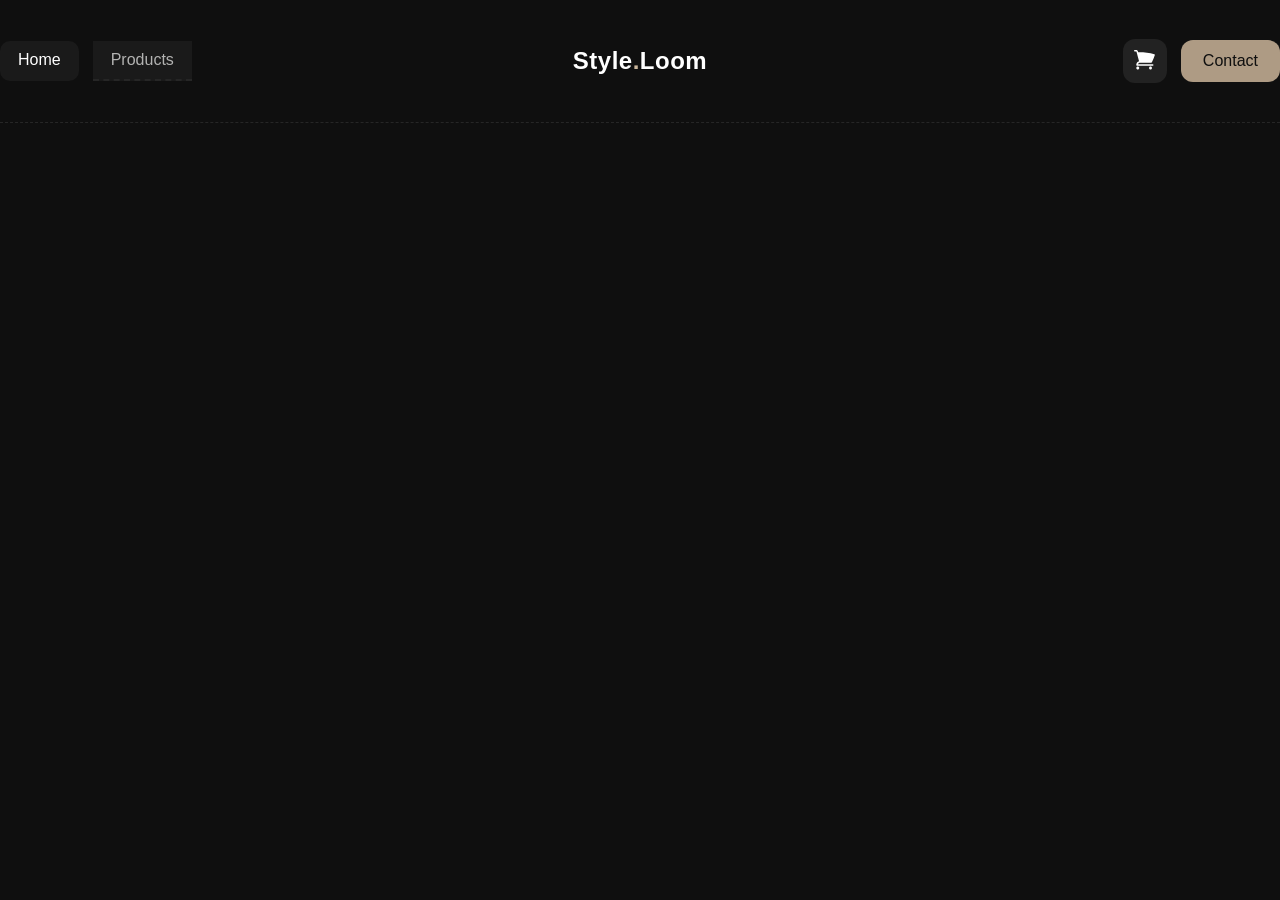
==== feature-home-page/index.html @ 0eb63211 "header: add new" ====
<!doctype html>
<html lang="vi">
<head>
    <meta charset="UTF-8">
    <meta name="viewport"
          content="width=device-width, user-scalable=no, initial-scale=1.0, maximum-scale=1.0, minimum-scale=1.0">
    <meta http-equiv="X-UA-Compatible" content="ie=edge">
    <title>feature-home-page</title>
    <link rel="stylesheet" href="css/style.css">
    <link rel="stylesheet" href="css/header.css">
</head>
<body>


<header class="header">
    <div class="header-left">
        <a href="#" class="nav-item active">Home</a>
        <a href="#" class="nav-item products">Products</a>
    </div>

    <div class="header-center">
        <span class="logo">Style<span>.</span>Loom</span>
    </div>

    <div class="header-right">
        <button class="cart-btn">
            <img class="fa-cart-shopping" src="image/xeday.svg" alt="icon">
        </button>
        <a href="#" class="contact-btn">Contact</a>
    </div>
</header>

</body>
</html>



</body>
</html>
---- feature-home-page/css/style.css ----
* {
    margin: 0;
    padding: 0;
    box-sizing: border-box;
    font-family: "Inter", sans-serif;
}

body {
    background: #0F0F0F;
}
---- feature-home-page/css/header.css ----
.header {
    height: 123px;
    left: 162px;
    padding-top: 30px;
    padding-bottom: 30px;
    display: flex;
    align-items: center;
    justify-content: space-between;
    border-bottom: 1px dashed #262626;
}

.header-left {
    display: flex;
    gap: 14px;
}

.nav-item {
    padding: 10px 18px;
    color: #B3B3B2;
    text-decoration: none;
    background: #1A1A1A;
    transition: all 0.3s ease;
}

.nav-item:hover {
    color: #fff;
    background: rgba(255,255,255,0.12);
}

.nav-item.active {
    color: #FFFFFF;
    background: #1A1A1A;
    border-radius: 10px;
}
.nav-item.products {
    border-bottom: 2px dashed #262626;
}


.header-center {
    position: absolute;
    left: 50%;
    transform: translateX(-50%);
}

.logo {
    font-size: 24px;
    font-weight: 600;
    color: #fff;
    letter-spacing: 0.5px;
}

.logo span {
    color: #cbb79c;
}


.header-right {
    display: flex;
    align-items: center;
    gap: 14px;
}

.cart-btn {
    width: 44px;
    height: 44px;
    border-radius: 12px;
    border: none;
    background: rgba(255,255,255,0.08);
    color: #fff;
    cursor: pointer;
    transition: 0.3s;
}

.cart-btn:hover {
    background: #1A1A1A;
}

.contact-btn {
    padding: 12px 22px;
    border-radius: 12px;
    background: #AE9B84;
    color: #0F0F0F;
    text-decoration: none;
    font-weight: 500;
    transition: 0.3s;
}

.contact-btn:hover {
    background: #e0d0b5;
}
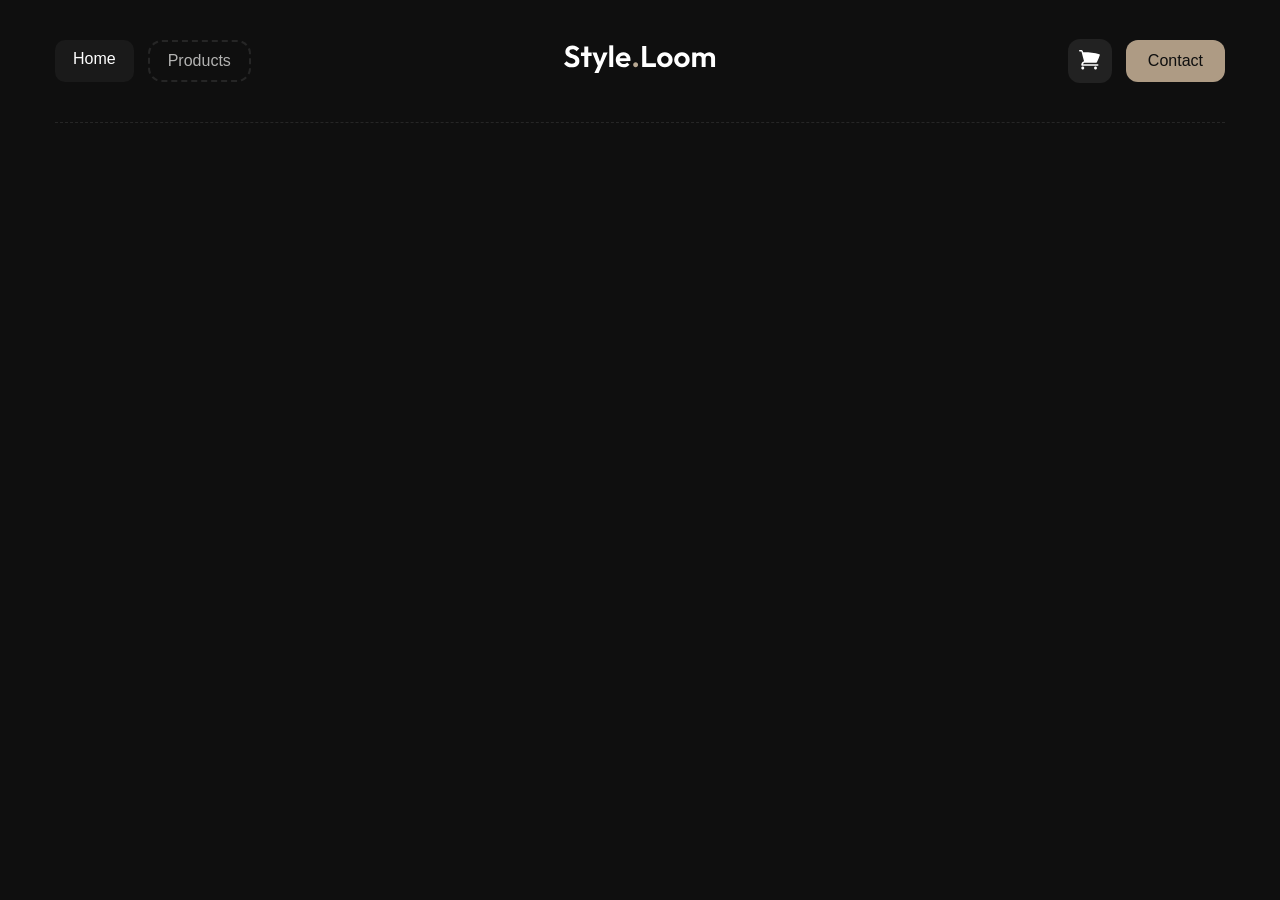
==== commit 932ae715: "huhu" ====
--- a/feature-home-page/index.html
+++ b/feature-home-page/index.html
@@ -12,14 +12,16 @@
 <body>
 
 
-<header class="header">
+<header class="header container">
     <div class="header-left">
         <a href="#" class="nav-item active">Home</a>
         <a href="#" class="nav-item products">Products</a>
     </div>
 
     <div class="header-center">
-        <span class="logo">Style<span>.</span>Loom</span>
+        <a href="#">
+            <img class="logo" src="image/Logo.svg" alt="logo">
+        </a>
     </div>
 
     <div class="header-right">
--- a/feature-home-page/css/style.css
+++ b/feature-home-page/css/style.css
@@ -7,4 +7,9 @@
 
 body {
     background: #0F0F0F;
+}
+
+.container {
+    max-width: 1170px;
+    margin: auto;
 }
--- a/feature-home-page/css/header.css
+++ b/feature-home-page/css/header.css
@@ -18,7 +18,6 @@
     padding: 10px 18px;
     color: #B3B3B2;
     text-decoration: none;
-    background: #1A1A1A;
     transition: all 0.3s ease;
 }
 
@@ -33,7 +32,8 @@
     border-radius: 10px;
 }
 .nav-item.products {
-    border-bottom: 2px dashed #262626;
+    border: 2px dashed #262626;
+    border-radius: 14px;
 }
 
 
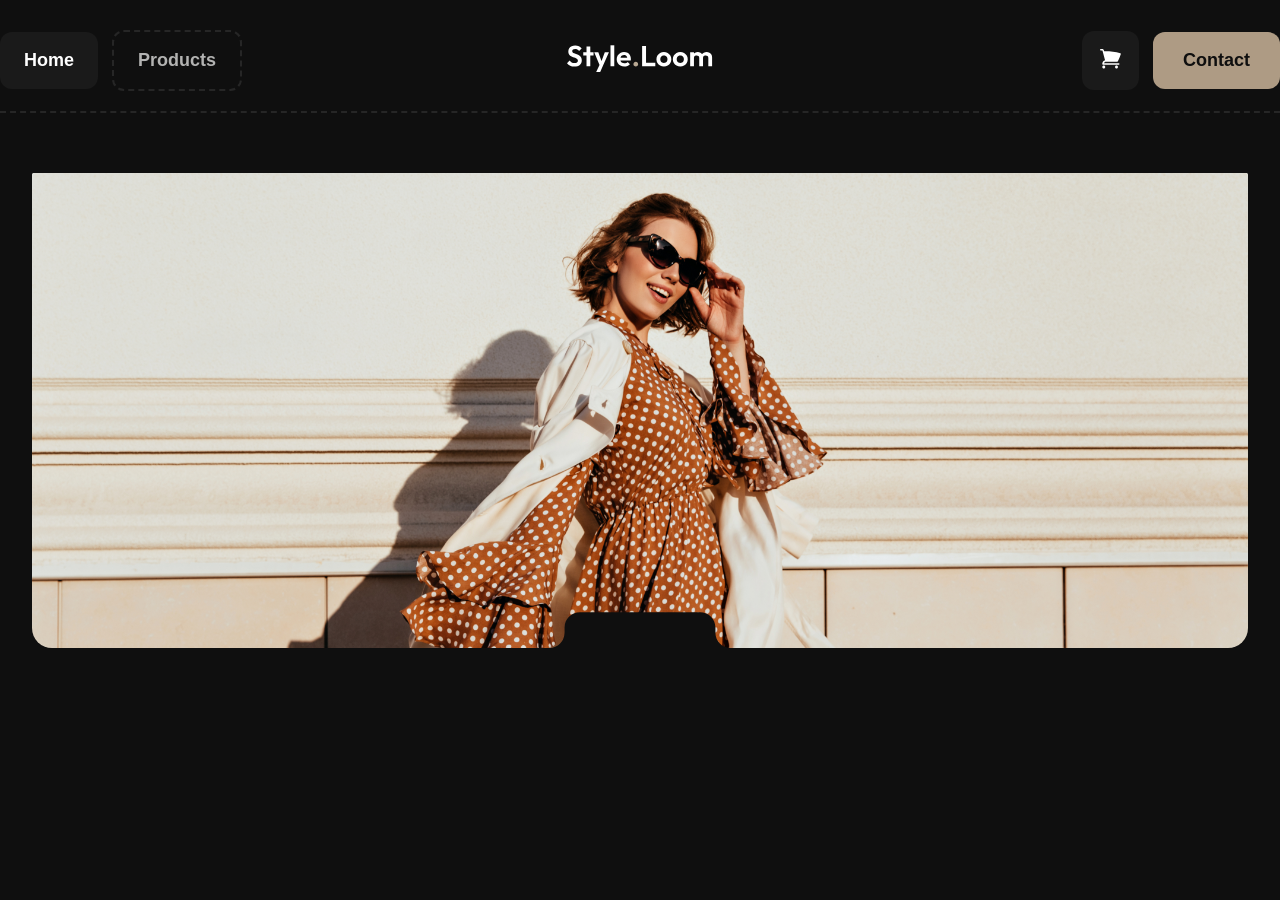
==== commit 26eca586: "huuhuu" ====
--- a/feature-home-page/index.html
+++ b/feature-home-page/index.html
@@ -1,41 +1,72 @@
-<!doctype html>
+<!DOCTYPE html>
 <html lang="vi">
 <head>
     <meta charset="UTF-8">
-    <meta name="viewport"
-          content="width=device-width, user-scalable=no, initial-scale=1.0, maximum-scale=1.0, minimum-scale=1.0">
-    <meta http-equiv="X-UA-Compatible" content="ie=edge">
-    <title>feature-home-page</title>
+    <meta name="viewport" content="width=device-width, initial-scale=1.0">
+    <title>Style.Loom Premium Header</title>
+    <link rel="preconnect" href="https://fonts.googleapis.com">
+    <link rel="preconnect" href="https://fonts.gstatic.com" crossorigin>
+    <link href="https://fonts.googleapis.com/css2?family=Be+Vietnam+Pro:ital,wght@0,100;0,200;0,300;0,400;0,500;0,600;0,700;0,800;0,900;1,100;1,200;1,300;1,400;1,500;1,600;1,700;1,800;1,900&family=Roboto+Mono:ital,wght@0,100..700;1,100..700&display=swap" rel="stylesheet">
     <link rel="stylesheet" href="css/style.css">
     <link rel="stylesheet" href="css/header.css">
+    <link rel="stylesheet" href="css/desktop.css">
 </head>
 <body>
 
+<header class="header">
+    <input type="checkbox" id="menu-toggle" class="menu-checkbox">
 
-<header class="header container">
-    <div class="header-left">
-        <a href="#" class="nav-item active">Home</a>
-        <a href="#" class="nav-item products">Products</a>
-    </div>
+    <div class="header-outer">
+        <div class="decor-side decor-left">
+            <div class="line-h-short"></div>
+            <div class="line-v"></div>
+        </div>
 
-    <div class="header-center">
-        <a href="#">
-            <img class="logo" src="image/Logo.svg" alt="logo">
-        </a>
-    </div>
+        <nav class="nav-main">
+            <div class="nav-content">
+                <div class="nav-group-left">
+                    <a href="#" class="btn-item active"><b>Home</b></a>
+                    <a href="#" class="btn-item btn-dashed"><b>Products</b></a>
+                </div>
 
-    <div class="header-right">
-        <button class="cart-btn">
-            <img class="fa-cart-shopping" src="image/xeday.svg" alt="icon">
-        </button>
-        <a href="#" class="contact-btn">Contact</a>
+                <a href="#" class="logo">
+                    <img src="image/Logo.svg" alt="logo">
+                </a>
+
+                <div class="nav-group-right">
+                    <button class="btn-cart">
+                        <img src="image/xeday.svg" alt="cart">
+                    </button>
+                    <a href="#" class="btn-contact"><b>Contact</b></a>
+                </div>
+
+                <label for="menu-toggle" class="mobile-toggle">
+                    <img src="image/menu.svg" alt="menu">
+                </label>
+            </div>
+            <div class="nav-bottom-line"></div>
+        </nav>
+
+        <div class="decor-side decor-right">
+            <div class="line-v"></div>
+            <div class="line-h-short"></div>
+        </div>
+        <div class="mobile-dropdown">
+          <div class="mobile-dropdown-content">
+            <a href="#">Home</a>
+            <a href="#">Products</a>
+            <a href="#">Contact</a>
+          </div>
+        </div>
     </div>
 </header>
 
-</body>
-</html>
 
 
-
+<main>
+    <section class="desktop-section container">
+        <img class="main1" src="image/main1.svg" alt="main1">
+    </section>
+</main>
 </body>
 </html>
--- a/feature-home-page/css/style.css
+++ b/feature-home-page/css/style.css
@@ -1,15 +1,15 @@
 * {
-    margin: 0;
-    padding: 0;
-    box-sizing: border-box;
-    font-family: "Inter", sans-serif;
+    margin: 0; padding: 0; box-sizing: border-box;
 }
 
 body {
-    background: #0F0F0F;
+    background-color: #0F0F0F;
+    font-family: 'Poppins', sans-serif;
+    color: #FFFFFF;
 }
 
 .container {
-    max-width: 1170px;
-    margin: auto;
+    max-width: 1596px;
+    margin: 0 auto;
+    width: 95%;
 }
--- a/feature-home-page/css/header.css
+++ b/feature-home-page/css/header.css
@@ -1,91 +1,213 @@
+/* --- HEADER --- */
 .header {
-    height: 123px;
-    left: 162px;
+    width: 100%;
+    position: sticky;
+    top: 0;
+    z-index: 999;
+    background-color: #0F0F0F;
     padding-top: 30px;
-    padding-bottom: 30px;
+}
+
+.header-outer {
+    display: flex;
+    justify-content: center; /* Căn giua man hinh */
+    align-items: flex-end;
+    position: relative;
+    width: 100%;
+}
+
+.decor-side {
+    position: absolute;
+    bottom: 0;
+    display: flex;
+    align-items: flex-end;
+}
+
+.decor-left {
+    left: 62px;
+}
+
+.decor-right {
+    right: 62px;
+}
+
+.decor-left .line-h-short {
+    width: 40px;
+    border-bottom: 2px dashed #262626;
+   margin-right: 15px;
+}
+
+.decor-right .line-h-short {
+    width: 40px;
+    border-bottom: 2px dashed #262626;
+    margin-left: 15px;
+}
+
+.line-v {
+    height: 35px;
+    border-left: 2px dashed #262626;
+    margin-bottom: 30px;
+}
+
+/*Khoang ho*/
+.decor-left .line-v {
+    margin-left: 15px;
+}
+.decor-right .line-v {
+    margin-right: 15px;
+}
+
+
+.nav-main {
+    width: 1596px;
+    display: flex;
+    flex-direction: column;
+    gap: 20px;
+}
+
+.nav-content {
     display: flex;
     align-items: center;
     justify-content: space-between;
-    border-bottom: 1px dashed #262626;
-}
-
-.header-left {
-    display: flex;
-    gap: 14px;
-}
-
-.nav-item {
-    padding: 10px 18px;
-    color: #B3B3B2;
-    text-decoration: none;
-    transition: all 0.3s ease;
-}
-
-.nav-item:hover {
-    color: #fff;
-    background: rgba(255,255,255,0.12);
-}
-
-.nav-item.active {
-    color: #FFFFFF;
-    background: #1A1A1A;
-    border-radius: 10px;
-}
-.nav-item.products {
-    border: 2px dashed #262626;
-    border-radius: 14px;
-}
-
-
-.header-center {
-    position: absolute;
-    left: 50%;
-    transform: translateX(-50%);
-}
-
-.logo {
-    font-size: 24px;
-    font-weight: 600;
-    color: #fff;
-    letter-spacing: 0.5px;
-}
-
-.logo span {
-    color: #cbb79c;
-}
-
-
-.header-right {
+}
+
+.nav-group-left, .nav-group-right {
     display: flex;
     align-items: center;
     gap: 14px;
-}
-
-.cart-btn {
-    width: 44px;
-    height: 44px;
-    border-radius: 12px;
-    border: none;
-    background: rgba(255,255,255,0.08);
-    color: #fff;
-    cursor: pointer;
-    transition: 0.3s;
-}
-
-.cart-btn:hover {
+    flex: 1;
+}
+.nav-group-right {
+    justify-content: flex-end;
+}
+
+.nav-bottom-line {
+    width: 100%;
+    border-bottom: 2px dashed #262626;
+}
+
+
+.logo img {
+    height: 28px;
+}
+
+.btn-item {
+    text-decoration: none;
+    font-size: 18px;
+    padding: 18px 24px;
+}
+
+.btn-item.active {
     background: #1A1A1A;
-}
-
-.contact-btn {
-    padding: 12px 22px;
-    border-radius: 12px;
+    color: #FFFFFF;
+    border-radius: 12px;
+}
+
+.btn-item.btn-dashed {
+    border: 2px dashed #262626;
+    border-radius: 12px;
+    color: #B3B3B2;
+}
+
+.btn-contact {
     background: #AE9B84;
     color: #0F0F0F;
+    padding: 18px 30px;
+    border-radius: 12px;
     text-decoration: none;
-    font-weight: 500;
-    transition: 0.3s;
-}
-
-.contact-btn:hover {
-    background: #e0d0b5;
-}+    font-weight: 700;
+    font-size: 18px;
+}
+
+.btn-cart {
+    background: #1A1A1A;
+    border: none;
+    padding: 18px;
+    border-radius: 12px;
+    gap: 10px;
+}
+
+.menu-checkbox {
+    display: none;
+}
+
+.mobile-toggle {
+    display: none;
+    width: 56px;
+    height: 56px;
+    border-radius: 10px;
+    flex-direction: column;
+    justify-content: center;
+    align-items: flex-end;
+    padding: 14px;
+    gap: 10px;
+}
+
+.mobile-toggle img {
+    display: block;
+    height: auto;
+}
+
+.mobile-dropdown {
+    display: none;
+    flex-direction: column;
+    overflow: hidden;
+    background: #1A1A1A;
+    transition: all 0.4s ease-in-out;
+    width: 100%;
+    position: absolute;
+    top: 100%;
+    left: 0;
+    z-index: 10;
+}
+
+.mobile-dropdown-content {
+    display: flex;
+    flex-direction: column;
+    padding: 0 20px;
+}
+
+.mobile-dropdown-content a {
+    color: #FFFFFF;
+    text-decoration: none;
+    padding: 18px 0;
+    border-bottom: 1px solid #262626;
+    font-size: 18px;
+}
+
+.mobile-toggle {
+    cursor: pointer;
+    display: none;
+    justify-content: center;
+    align-items: center;
+}
+
+@media (max-width: 1670px) {
+    .decor-side {
+        display: none;
+    }
+}
+
+@media (max-width: 768px) {
+    .nav-group-left,
+    .nav-group-right {
+        display: none;
+    }
+    .mobile-toggle {
+        display: flex;
+    }
+    .nav-main {
+        width: 95%;
+        padding: 0 16px;
+    }
+    .header-outer {
+        justify-content: space-between;
+    }
+
+    .menu-checkbox:checked ~ .header-outer .mobile-dropdown {
+        display: flex;
+        max-height: 500px;
+        padding-bottom: 20px;
+        border-bottom: 2px dashed #262626;
+    }
+}
--- a/feature-home-page/css/desktop.css
+++ b/feature-home-page/css/desktop.css
@@ -0,0 +1,8 @@
+.main1 {
+    padding-top: 60px;
+    max-width: 100%;
+    height: auto;
+    display: block;
+    border-radius: 20px;
+    margin: 0 auto;
+}
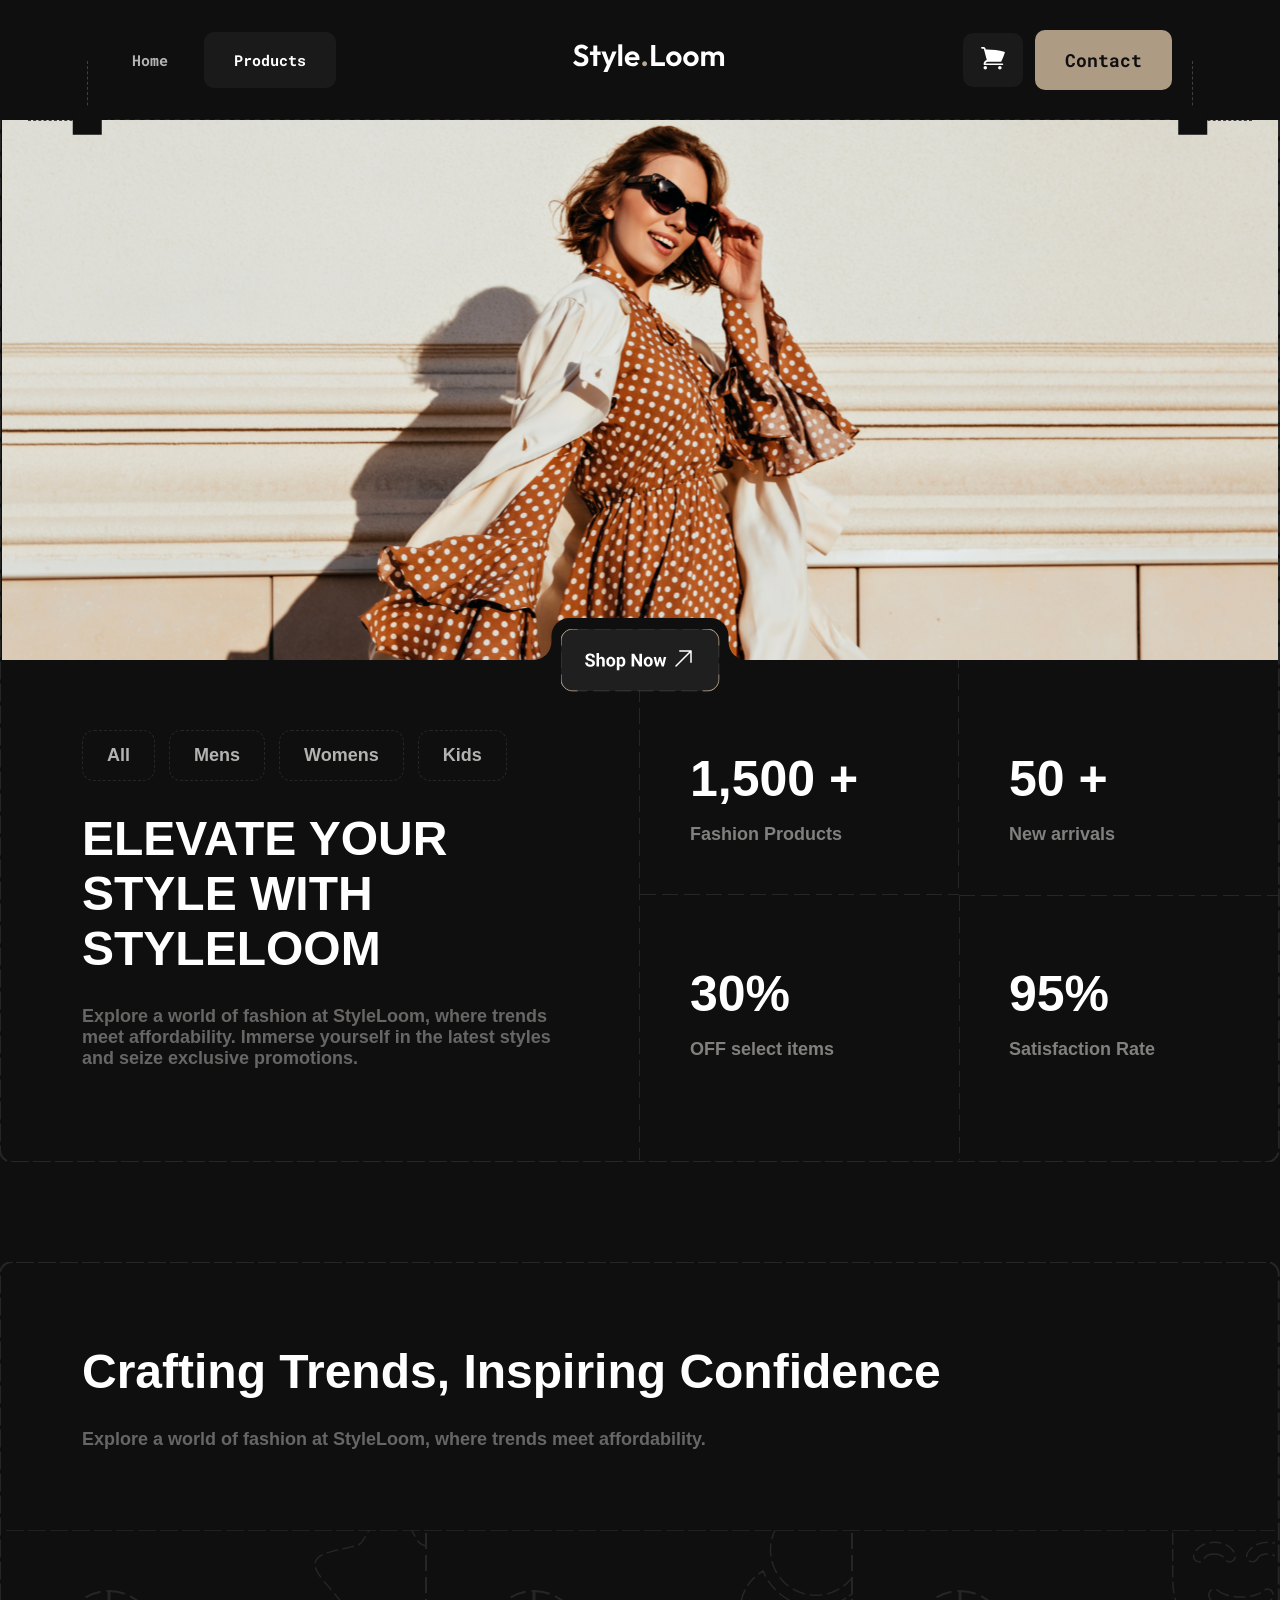
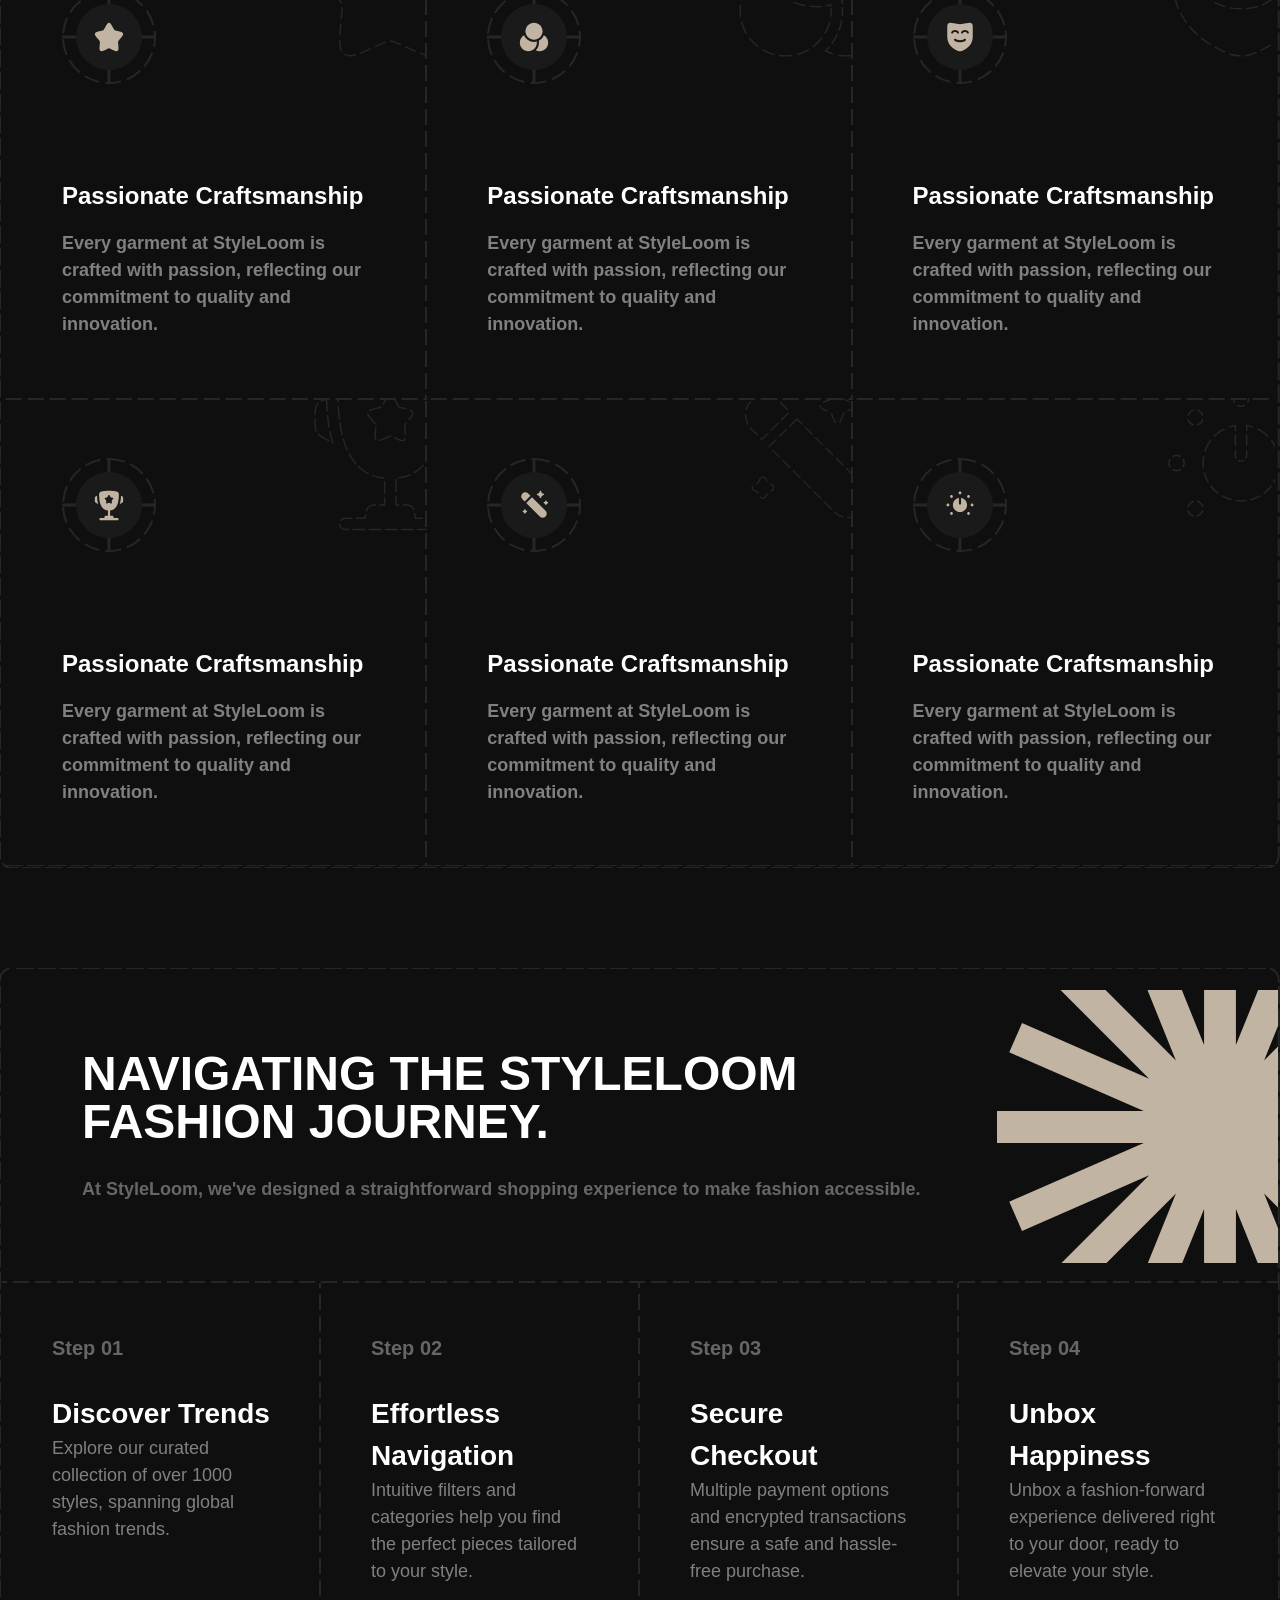
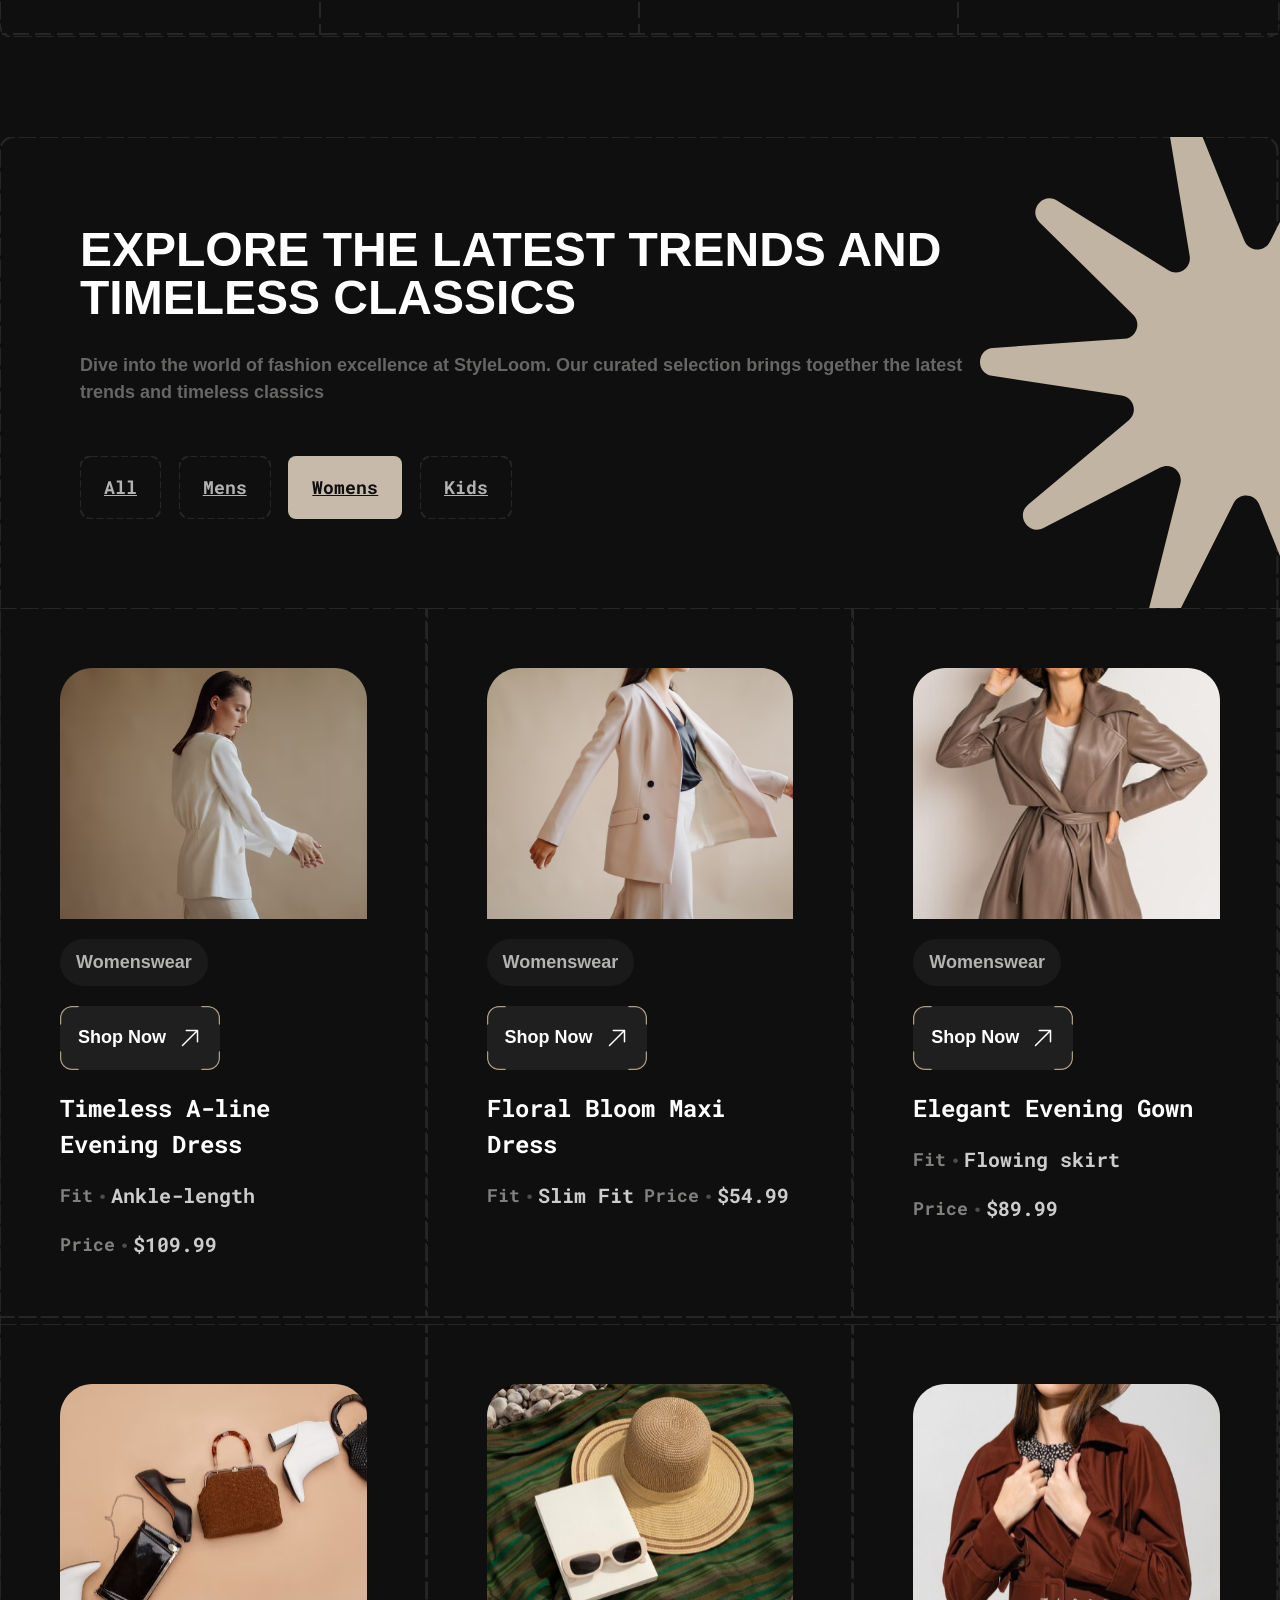
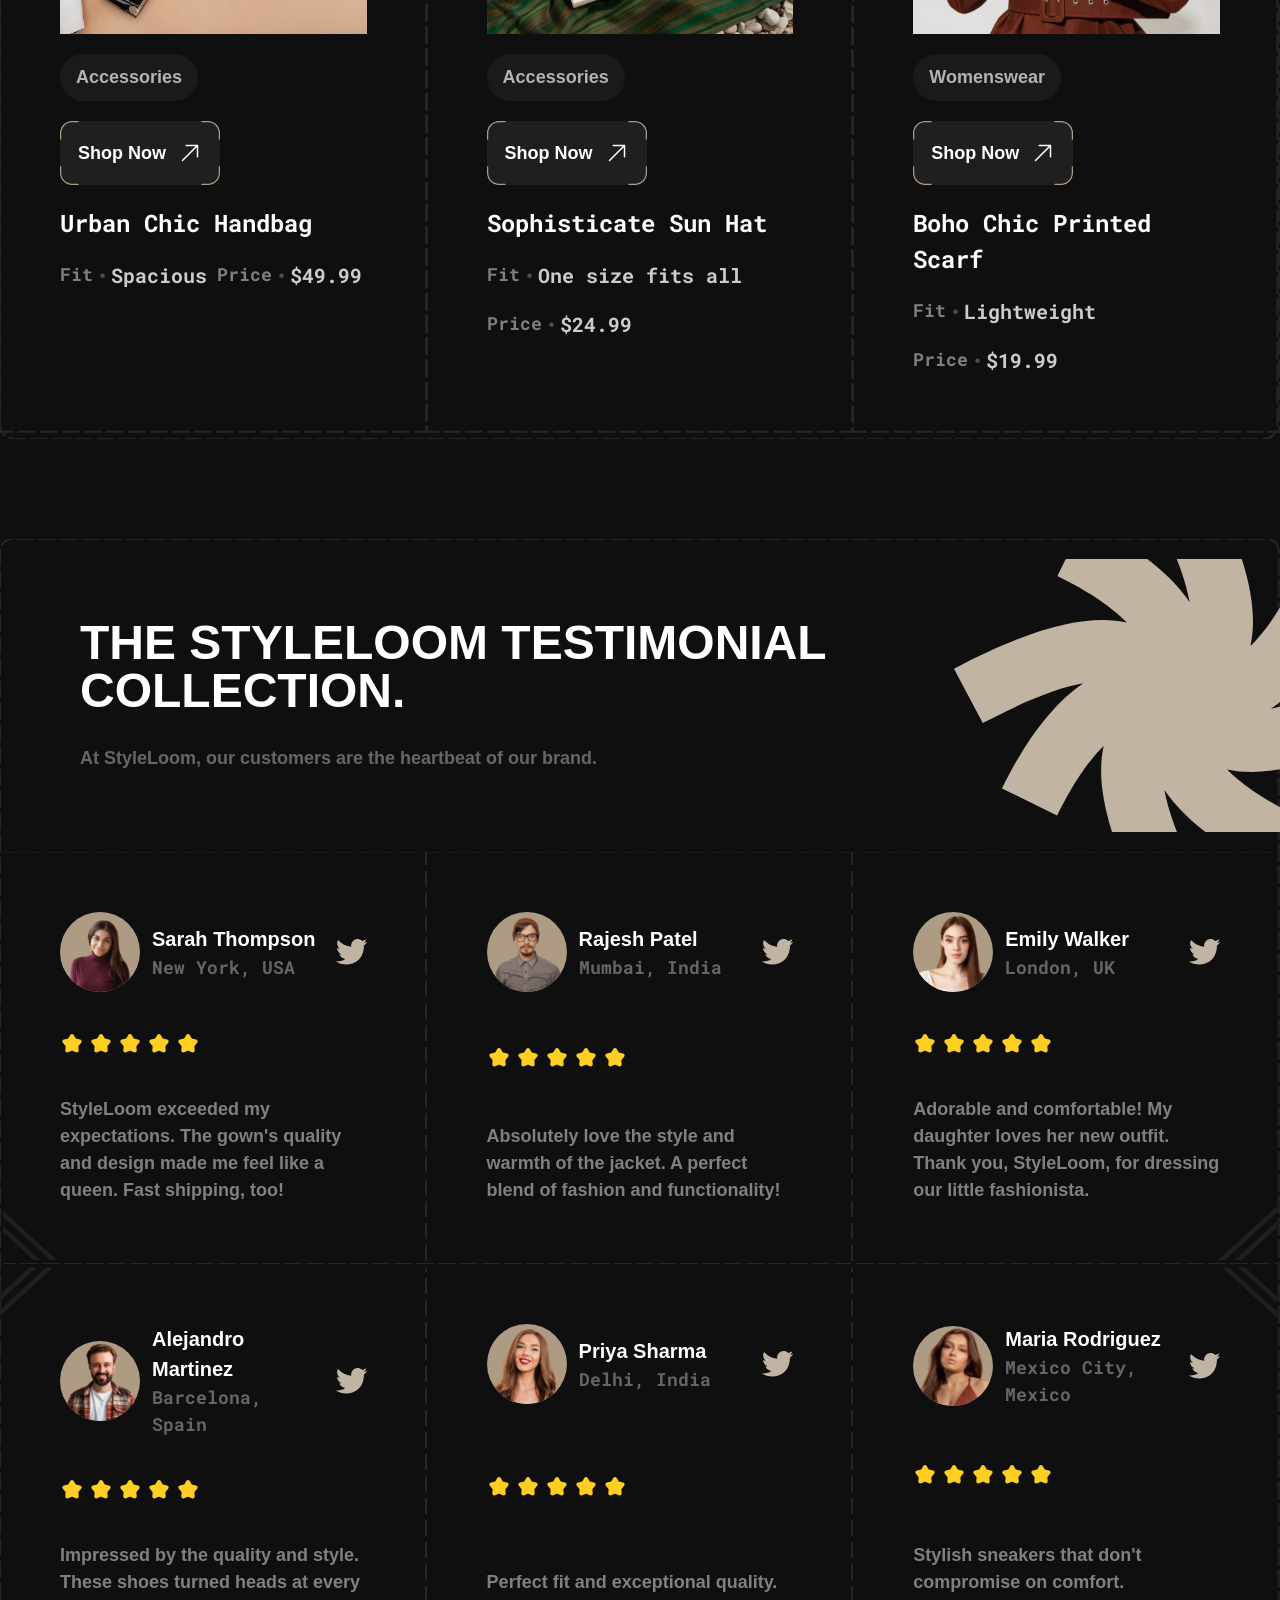
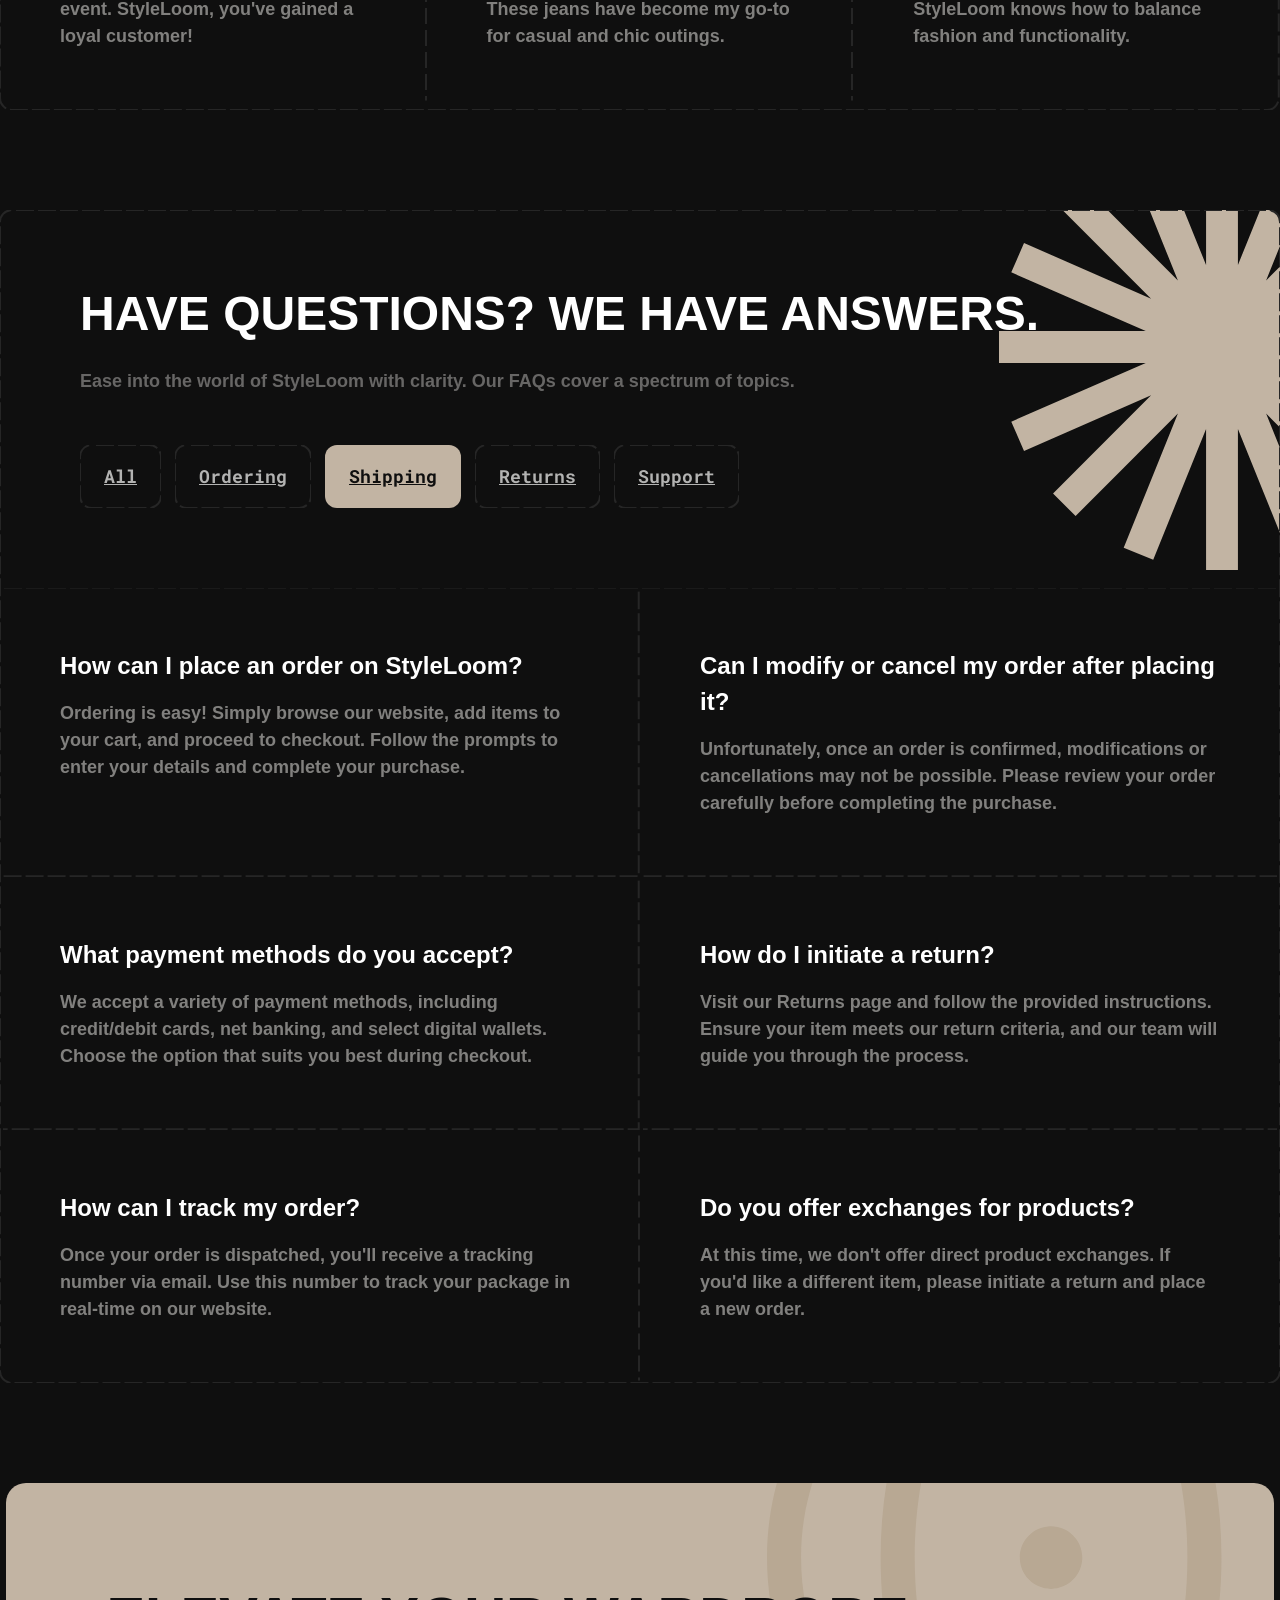
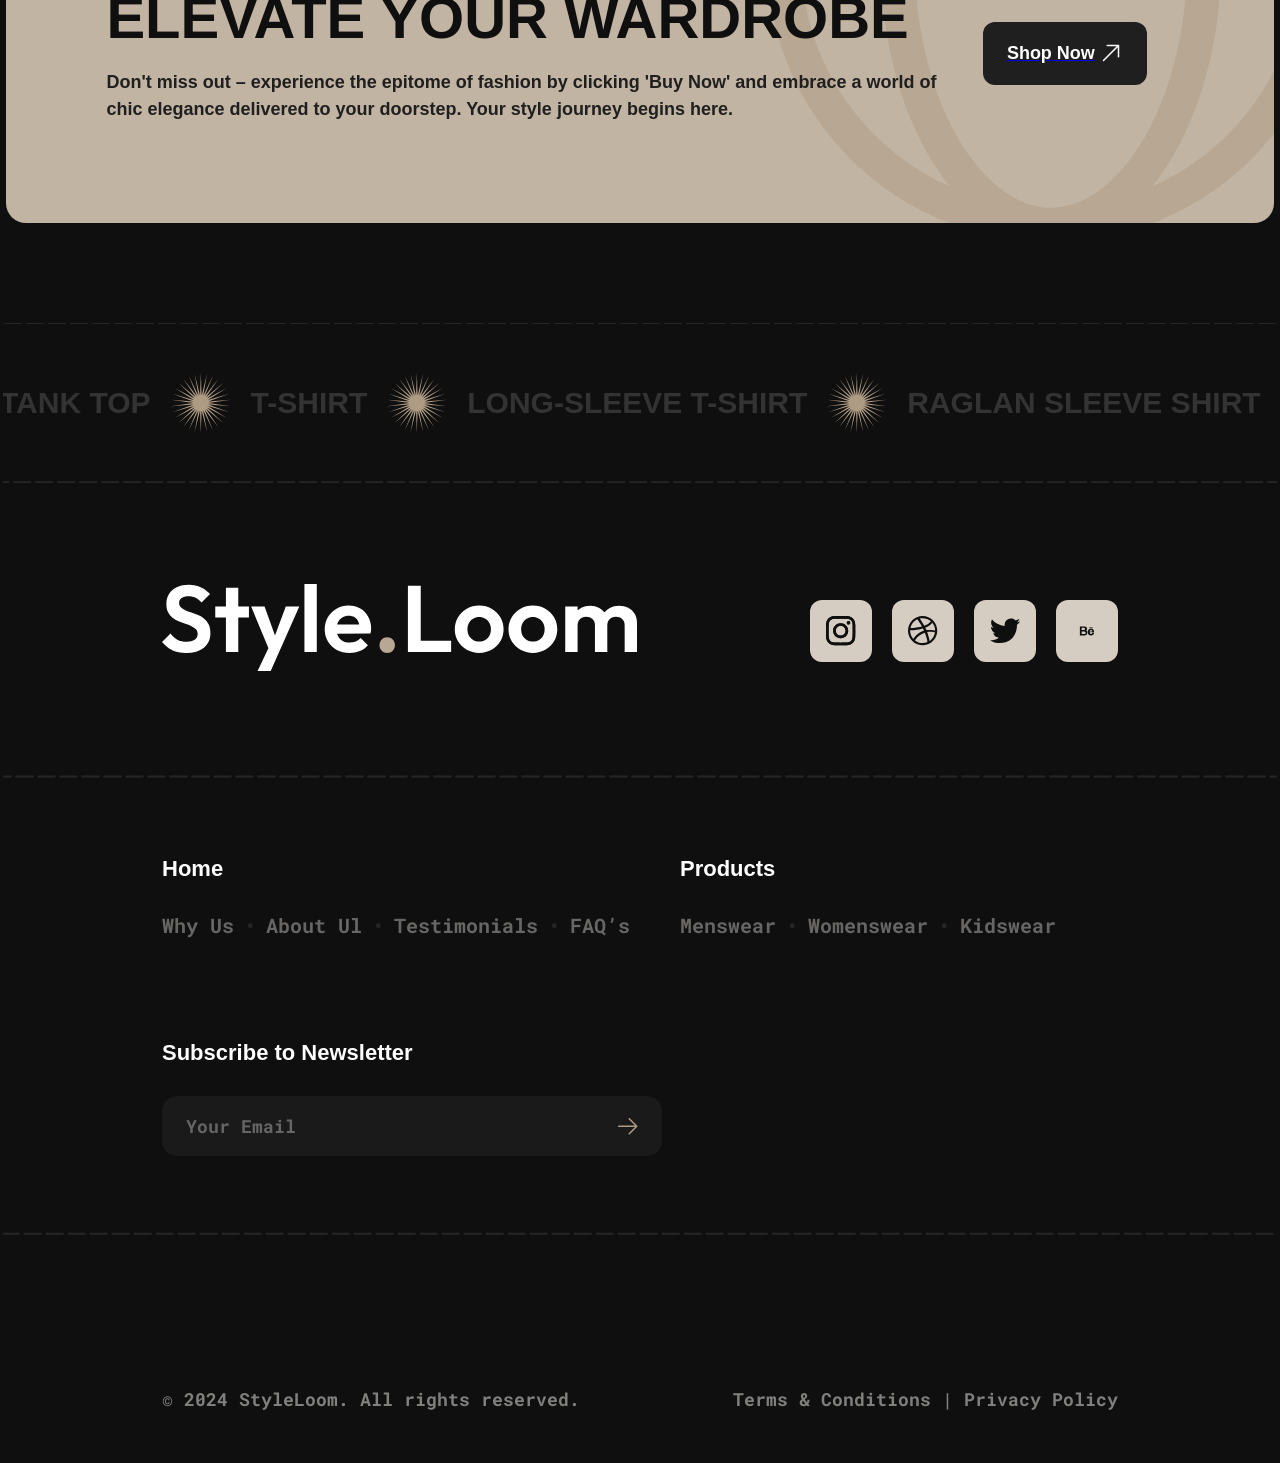
==== commit 33b4b870: "done" ====
--- a/feature-home-page/index.html
+++ b/feature-home-page/index.html
@@ -1,72 +1,922 @@
 <!DOCTYPE html>
 <html lang="vi">
 <head>
-    <meta charset="UTF-8">
-    <meta name="viewport" content="width=device-width, initial-scale=1.0">
-    <title>Style.Loom Premium Header</title>
     <link rel="preconnect" href="https://fonts.googleapis.com">
     <link rel="preconnect" href="https://fonts.gstatic.com" crossorigin>
-    <link href="https://fonts.googleapis.com/css2?family=Be+Vietnam+Pro:ital,wght@0,100;0,200;0,300;0,400;0,500;0,600;0,700;0,800;0,900;1,100;1,200;1,300;1,400;1,500;1,600;1,700;1,800;1,900&family=Roboto+Mono:ital,wght@0,100..700;1,100..700&display=swap" rel="stylesheet">
+    <link href="https://fonts.googleapis.com/css2?family=Be+Vietnam+Pro:ital,wght@0,100;0,200;0,300;0,400;0,500;0,600;0,700;0,800;0,900;1,100;1,200;1,300;1,400;1,500;1,600;1,700;1,800;1,900&family=Roboto+Mono:ital,wght@0,100..700;1,100..700&display=swap"
+          rel="stylesheet">
+    <meta charset="UTF-8">
+    <meta content="width=device-width, initial-scale=1" name="viewport">
+    <title>feature-home-Page</title>
     <link rel="stylesheet" href="css/style.css">
     <link rel="stylesheet" href="css/header.css">
-    <link rel="stylesheet" href="css/desktop.css">
+    <link rel="stylesheet" href="css/banner.css">
+    <link rel="stylesheet" href="css/styleloom.css">
+    <link rel="stylesheet" href="css/crafting.css">
+    <link rel="stylesheet" href="css/navigating.css">
+    <link rel="stylesheet" href="css/baner_elavate.css">
+    <link rel="stylesheet" href="css/elavate_list.css">
+    <link rel="stylesheet" href="css/Questions.css">
+    <link rel="stylesheet" href="css/elavate_bottom.css">
+    <link rel="stylesheet" href="css/sun.css">
+    <link rel="stylesheet" href="css/media.css">
+    <link rel="stylesheet" href="css/footer.css">
+    <link rel="stylesheet" href="css/dress.css">
+    <link rel="stylesheet" href="css/now-shop.css">
+
 </head>
 <body>
-
-<header class="header">
-    <input type="checkbox" id="menu-toggle" class="menu-checkbox">
-
-    <div class="header-outer">
-        <div class="decor-side decor-left">
-            <div class="line-h-short"></div>
-            <div class="line-v"></div>
-        </div>
-
-        <nav class="nav-main">
-            <div class="nav-content">
-                <div class="nav-group-left">
-                    <a href="#" class="btn-item active"><b>Home</b></a>
-                    <a href="#" class="btn-item btn-dashed"><b>Products</b></a>
-                </div>
-
-                <a href="#" class="logo">
-                    <img src="image/Logo.svg" alt="logo">
+<header>
+
+    <div class="Container-Header-Desktop">
+        <div class="header-Top">
+            <div class="corner-line left">
+                <span class="dot"></span>
+            </div>
+
+            <nav class="Category">
+                <a href="#" class="btn-home">Home</a>
+                <a href="#" class="btn-products">Products</a>
+            </nav>
+
+            <div class="Product-Title">
+                <a href="#"><img src="image/Logo.svg" alt="Logo"></a>
+            </div>
+
+            <div class="Contact-Details">
+                <a href="#" class="btn-cart">
+                    <img src="image/xeday.svg" alt="Cart Icon" width="24">
                 </a>
-
-                <div class="nav-group-right">
-                    <button class="btn-cart">
-                        <img src="image/xeday.svg" alt="cart">
-                    </button>
-                    <a href="#" class="btn-contact"><b>Contact</b></a>
-                </div>
-
-                <label for="menu-toggle" class="mobile-toggle">
-                    <img src="image/menu.svg" alt="menu">
-                </label>
-            </div>
-            <div class="nav-bottom-line"></div>
-        </nav>
-
-        <div class="decor-side decor-right">
-            <div class="line-v"></div>
-            <div class="line-h-short"></div>
-        </div>
-        <div class="mobile-dropdown">
-          <div class="mobile-dropdown-content">
+                <a href="#" class="btn-contact">Contact</a>
+            </div>
+
+            <div class="corner-line right">
+                <span class="dot"></span>
+            </div>
+        </div>
+    </div>
+
+    <input type="checkbox" id="Menu-Mobile" hidden>
+
+    <div class="Responsive-Mobile">
+        <a href="#"><img src="image/Logo.svg" alt="Logo"></a>
+        <label for="Menu-Mobile" class="Button-Mobile">
+            <img src="image/menu.svg" alt="Menu">
+        </label>
+    </div>
+
+    <label for="Menu-Mobile" class="Overlay"></label>
+
+    <div class="Container-List-Menu-Mobile">
+        <div class="Mobile-Top">
+            <img src="image/Logo.svg" alt="Logo" width="100">
+            <label for="Menu-Mobile" class="Times">&times;</label>
+        </div>
+        <nav class="List-Menu-Mobile">
             <a href="#">Home</a>
             <a href="#">Products</a>
+            <a href="#" class="mobile-cart-link">
+                <img src="image/xeday.svg" alt="Cart">
+            </a>
             <a href="#">Contact</a>
-          </div>
-        </div>
+        </nav>
     </div>
 </header>
 
-
-
 <main>
-    <section class="desktop-section container">
-        <img class="main1" src="image/main1.svg" alt="main1">
-    </section>
+
+    <div class="main-container">
+       <div class="banner-wrapper">
+        <div class="banner">
+            <img src="image/main1.svg" alt="Banner">
+        </div>
+
+        <div class="btn-shop-now">
+            <img src="image/shownow.svg" alt="Shop Now">
+        </div>
+       </div>
+        <div class="content-grid">
+            <div class="section-left">
+                <div class="tags">
+                    <span>All</span>
+                    <span>Mens</span>
+                    <span>Womens</span>
+                    <span>Kids</span>
+                </div>
+                <h1>ELEVATE YOUR STYLE WITH STYLELOOM</h1>
+                <p>Explore a world of fashion at StyleLoom, where trends meet affordability.
+                    Immerse yourself in the latest styles and seize exclusive promotions.</p>
+            </div>
+
+            <div class="section-right">
+                <div class="stat-box_top star-box_top-sup">
+                    <h2>1,500 +</h2>
+                    <p>Fashion Products</p>
+                </div>
+                <div class="stat-box_top">
+                    <h2>50 +</h2>
+                    <p>New arrivals</p>
+                </div>
+                <div class="stat-box_botton">
+                    <h2>30%</h2>
+                    <p>OFF select items</p>
+                </div>
+                <div class="stat-box_botton stat-box_botton-sup">
+                    <h2>95%</h2>
+                    <p>Satisfaction Rate</p>
+                </div>
+            </div>
+        </div>
+    </div>
+
+
+<!--=====Crafting=====      -->
+
+    <div class="container-crafting">
+        <div class="crafting-title">
+            <h2>Crafting Trends, Inspiring Confidence</h2>
+            <p>Explore a world of fashion at StyleLoom, where trends meet affordability.</p>
+        </div>
+        <div class="crafting-board">
+                <div class="crafting-board-List-One">
+                    <div class="crafting-board-List-items Border-Right ">
+                        <div class="crafting-board-Customer">
+                            <div class="crafting-board-information-Customer">
+                                <div class="crafting-board-Location">
+                                    <img src="image/cra1.svg" alt="cra1">
+                                </div>
+                            </div>
+                                <img src="image/cra_left1.svg" alt="cra_left1">
+                        </div>
+                        <div class="crafting-board-Text-Customer">
+                            <h2>Passionate Craftsmanship</h2>
+                            <p>Every garment at StyleLoom is crafted with passion, reflecting our commitment to quality and innovation.</p>
+                        </div>
+                    </div>
+
+                    <div class="crafting-board-List-items Border-Right">
+                        <div class="crafting-board-Customer">
+                            <div class="crafting-board-information-Customer">
+                                <div class="crafting-board-Location">
+                                    <img src="image/craf2.svg" alt="craf2">
+                                </div>
+                            </div>
+                            <img src="image/cra_left2.svg" alt="cra_left2">
+                        </div>
+                        <div class="crafting-board-Text-Customer">
+                            <h2>Passionate Craftsmanship</h2>
+                            <p>Every garment at StyleLoom is crafted with passion, reflecting our commitment to quality and innovation.</p>
+                        </div>
+                    </div>
+
+                    <div class="crafting-board-List-items Border-Right">
+                        <div class="crafting-board-Customer">
+                            <div class="crafting-board-information-Customer">
+                                <div class="crafting-board-Location">
+                                    <img src="image/craf3.svg" alt="craf3">
+                                </div>
+                            </div>
+                            <img src="image/cra_left3.svg" alt="cra_left3">
+                        </div>
+                        <div class="crafting-board-Text-Customer">
+                            <h2>Passionate Craftsmanship</h2>
+                            <p>Every garment at StyleLoom is crafted with passion, reflecting our commitment to quality and innovation.</p>
+                        </div>
+                    </div>
+
+                    <div class="crafting-board-List-items Border-Right-Top">
+                        <div class="crafting-board-Customer">
+                            <div class="crafting-board-information-Customer">
+                                <div class="crafting-board-Location">
+                                    <img src="image/craf4.svg" alt="craf4">
+                                </div>
+                            </div>
+                            <img src="image/cra_left4.svg" alt="cra_left4">
+                        </div>
+                        <div class="crafting-board-Text-Customer">
+                            <h2>Passionate Craftsmanship</h2>
+                            <p>Every garment at StyleLoom is crafted with passion, reflecting our commitment to quality and innovation.</p>
+                        </div>
+                    </div>
+
+                    <div class="crafting-board-List-items Border-Right-Top">
+                        <div class="crafting-board-Customer">
+                            <div class="crafting-board-information-Customer">
+                                <div class="crafting-board-Location">
+                                    <img src="image/craf5.svg" alt="craf5">
+                                </div>
+                            </div>
+                            <img src="image/cra_left5.svg" alt="cra_left5">
+                        </div>
+                        <div class="crafting-board-Text-Customer">
+                            <h2>Passionate Craftsmanship</h2>
+                            <p>Every garment at StyleLoom is crafted with passion, reflecting our commitment to quality and innovation.</p>
+                        </div>
+                    </div>
+
+                    <div class="crafting-board-List-items Border-Right-Top">
+                        <div class="crafting-board-Customer">
+                            <div class="crafting-board-information-Customer">
+                                <div class="crafting-board-Location">
+                                    <img src="image/craf6.svg" alt="craf6">
+                                </div>
+                            </div>
+                            <img src="image/cra_left6.svg" alt="cra_left6">
+                        </div>
+                        <div class="crafting-board-Text-Customer">
+                            <h2>Passionate Craftsmanship</h2>
+                            <p>Every garment at StyleLoom is crafted with passion, reflecting our commitment to quality and innovation.</p>
+                        </div>
+                    </div>
+                    <a href="#" class="View-All">
+                        <span>View All</span>
+                        <img src="image/dow.svg" alt="Arrow Drop">
+                    </a>
+        </div>
+        </div>
+    </div>
+
+
+    <!--===========Navigating======-->
+         <div class="container-navigating">
+            <div class="navigating-top">
+               <div class="navigating-top-title">
+                <h2>Navigating the StyleLoom Fashion Journey.</h2>
+                <p>At StyleLoom, we've designed a straightforward shopping experience to make fashion accessible.</p>
+               </div>
+                <img src="image/navita.svg" alt="navita">
+            </div>
+            <div class="navigating-box">
+                    <div class="step-box Border-Right ">
+                        <p class="step-num">Step 01</p>
+                        <h3 class="step-title">Discover Trends</h3>
+                        <p class="step-desc">Explore our curated collection of over 1000 styles, spanning global fashion trends.</p>
+                    </div>
+
+                    <div class="step-box Border-Right ">
+                        <p class="step-num">Step 02</p>
+                        <h3 class="step-title">Effortless Navigation</h3>
+                        <p class="step-desc">Intuitive filters and categories help you find the perfect pieces tailored to your style.</p>
+                    </div>
+
+                    <div class="step-box Border-Right ">
+                        <p class="step-num">Step 03</p>
+                        <h3 class="step-title">Secure Checkout</h3>
+                        <p class="step-desc">Multiple payment options and encrypted transactions ensure a safe and hassle-free purchase.</p>
+                    </div>
+
+                    <div class="step-box">
+                        <p class="step-num">Step 04</p>
+                        <h3 class="step-title">Unbox Happiness</h3>
+                        <p class="step-desc">Unbox a fashion-forward experience delivered right to your door, ready to elevate your style.</p>
+                    </div>
+            </div>
+
+         </div>
+
+
+
+<!--======Elevate====        -->
+
+    <div class="border">
+        <div class="Banner">
+            <div class="Container-Banner">
+                <div class="Banner-Title">
+                    <h1>Explore the Latest Trends and Timeless Classics</h1>
+                    <p>Dive into the world of fashion excellence at StyleLoom. Our curated selection brings together the
+                        latest trends and timeless classics</p>
+
+                </div>
+
+                <div class="Banner-Title-Mobile">
+                    <h1>Explore the Latest Trends and Timeless Classics</h1>
+                    <p>Dive into the world of fashion excellence at StyleLoom.</p>
+
+                </div>
+
+                <div class="Products--List">
+                    <a href="#">All</a>
+                    <a href="#">Mens</a>
+                    <a href="#">Womens</a>
+                    <a href="#">Kids</a>
+                </div>
+            </div>
+            <div class="Banner-Image">
+                <img src="image/saobien.svg" alt="Banner Image">
+            </div>
+        </div>
+
+
+
+        <div class="Dress-Collection-Container-List">
+
+            <!-- Item 1 -->
+            <div class="Dress-Collection-List Border-Right">
+                <div class="Dress-Collection-List-items">
+                    <img src="image/ela1.svg" alt="Dress Collection 1">
+                    <div class="Container-Title-Dress-Collection">
+                        <div class="Dress-Collection-Type">
+                            <p>Womenswear</p>
+                            <div class="wrapper">
+
+                                <div class="button-container">
+                                    <a href="#" class="shop-btn">
+                                        <span>Shop Now</span>
+                                        <img src="image/top.svg" alt="Arrow">
+                                    </a>
+                                </div>
+
+                            </div>
+                        </div>
+                        <div class="Dress-Collection-Type-Title">
+                            <p>Timeless A-line Evening Dress</p>
+                            <div class="Container-Fit-Price">
+                                <div class="Fit">
+                                    <span>Fit</span>
+                                    <span>·</span>
+                                    <span>Ankle-length</span>
+                                </div>
+                                <div class="Price">
+                                    <span>Price</span>
+                                    <span>·</span>
+                                    <span>$109.99</span>
+                                </div>
+                            </div>
+                        </div>
+                    </div>
+                </div>
+            </div>
+
+            <!-- Item 2 -->
+            <div class="Dress-Collection-List Border-Right">
+                <div class="Dress-Collection-List-items">
+                    <img src="image/ela2.svg" alt="Dress Collection 2">
+                    <div class="Container-Title-Dress-Collection">
+                        <div class="Dress-Collection-Type">
+                            <p>Womenswear</p>
+                            <div class="wrapper">
+
+                                <div class="button-container">
+                                    <a href="#" class="shop-btn">
+                                        <span>Shop Now</span>
+                                        <img src="image/top.svg" alt="Arrow">
+                                    </a>
+                                </div>
+
+                            </div>
+                        </div>
+                        <div class="Dress-Collection-Type-Title">
+                            <p>Floral Bloom Maxi Dress</p>
+                            <div class="Container-Fit-Price">
+                                <div class="Fit">
+                                    <span>Fit</span>
+                                    <span>·</span>
+                                    <span>Slim Fit</span>
+                                </div>
+                                <div class="Price">
+                                    <span>Price</span>
+                                    <span>·</span>
+                                    <span>$54.99</span>
+                                </div>
+                            </div>
+                        </div>
+                    </div>
+                </div>
+            </div>
+
+            <!-- Item 3 -->
+            <div class="Dress-Collection-List">
+                <div class="Dress-Collection-List-items">
+                    <img src="image/ela3.svg" alt="Dress Collection 3">
+                    <div class="Container-Title-Dress-Collection">
+                        <div class="Dress-Collection-Type">
+                            <p>Womenswear</p>
+                            <div class="wrapper">
+
+                                <div class="button-container">
+                                    <a href="#" class="shop-btn">
+                                        <span>Shop Now</span>
+                                        <img src="image/top.svg" alt="Arrow">
+
+                                    </a>
+                                </div>
+
+                            </div>
+                        </div> <!--End Dress-Collection-Type-->
+                        <div class="Dress-Collection-Type-Title">
+                            <p>Elegant Evening Gown</p>
+                            <div class="Container-Fit-Price">
+                                <div class="Fit">
+                                    <span>Fit</span>
+                                    <span>·</span>
+                                    <span>Flowing skirt</span>
+                                </div>
+                                <div class="Price">
+                                    <span>Price</span>
+                                    <span>·</span>
+                                    <span>$89.99</span>
+                                </div>
+                            </div>
+                        </div>
+                    </div>
+                </div>
+            </div>
+
+            <!-- Item 4 -->
+            <div class="Dress-Collection-List Border-Right">
+                <div class="Dress-Collection-List-items">
+                    <img src="image/ela4.svg" alt="Dress Collection 4">
+                    <div class="Container-Title-Dress-Collection">
+                        <div class="Dress-Collection-Type">
+                            <p>Accessories</p>
+                            <div class="wrapper">
+                                <div class="button-container">
+                                    <a href="#" class="shop-btn">
+                                        <span>Shop Now</span>
+                                        <img src="image/top.svg" alt="Arrow">
+                                    </a>
+                                </div>
+                            </div>
+                        </div>
+                        <div class="Dress-Collection-Type-Title">
+                            <p>Urban Chic Handbag</p>
+                            <div class="Container-Fit-Price">
+                                <div class="Fit">
+                                    <span>Fit</span>
+                                    <span>·</span>
+                                    <span>Spacious</span>
+                                </div>
+                                <div class="Price">
+                                    <span>Price</span>
+                                    <span>·</span>
+                                    <span>$49.99</span>
+                                </div>
+                            </div>
+                        </div>
+                    </div>
+                </div>
+            </div>
+
+            <!-- Item 5 -->
+            <div class="Dress-Collection-List Border-Right">
+                <div class="Dress-Collection-List-items">
+                    <img src="image/ela5.svg" alt="Dress Collection 5">
+                    <div class="Container-Title-Dress-Collection">
+                        <div class="Dress-Collection-Type">
+                            <p>Accessories</p>
+                            <div class="wrapper">
+                                <div class="button-container">
+                                    <a href="#" class="shop-btn">
+                                        <span>Shop Now</span>
+                                        <img src="image/top.svg" alt="Arrow">
+                                    </a>
+                                </div>
+                            </div>
+                        </div>
+                        <div class="Dress-Collection-Type-Title">
+                            <p>Sophisticate Sun Hat</p>
+                            <div class="Container-Fit-Price">
+                                <div class="Fit">
+                                    <span>Fit</span>
+                                    <span>·</span>
+                                    <span>One size fits all</span>
+                                </div>
+                                <div class="Price">
+                                    <span>Price</span>
+                                    <span>·</span>
+                                    <span>$24.99</span>
+                                </div>
+                            </div>
+                        </div>
+                    </div>
+                </div>
+            </div>
+
+            <!-- Item 6 -->
+            <div class="Dress-Collection-List">
+                <div class="Dress-Collection-List-items">
+                    <img src="image/ela6.svg" alt="Dress Collection 6">
+                    <div class="Container-Title-Dress-Collection">
+                        <div class="Dress-Collection-Type">
+                            <p>Womenswear</p>
+                            <div class="wrapper">
+                                <div class="button-container">
+                                    <a href="#" class="shop-btn">
+                                        <span>Shop Now</span>
+                                        <img src="image/top.svg" alt="Arrow">
+                                    </a>
+                                </div>
+                            </div>
+                        </div>
+                        <div class="Dress-Collection-Type-Title">
+                            <p>Boho Chic Printed Scarf</p>
+                            <div class="Container-Fit-Price">
+                                <div class="Fit">
+                                    <span>Fit</span>
+                                    <span>·</span>
+                                    <span>Lightweight</span>
+                                </div>
+                                <div class="Price">
+                                    <span>Price</span>
+                                    <span>·</span>
+                                    <span>$19.99</span>
+                                </div>
+                            </div>
+                        </div>
+                    </div>
+                </div>
+            </div>
+
+            <a href="#" class="View-All">
+                <span>View All</span>
+                <img src="image/dow.svg" alt="Arrow Drop">
+            </a>
+        </div>
+
+    </div>
+
+
+    <!--=======StyleLoom===-->
+            <div class="Container-StyleLoom">
+            <div class="StyleLoom">
+                <div class="StyleLoom-Title">
+                    <h2>The StyleLoom Testimonial Collection.</h2>
+                    <p>At StyleLoom, our customers are the heartbeat of our brand.</p>
+                </div>
+                <img src="image/xoayoc.svg" alt="StyleLoom">
+            </div>
+            <div class="StyleLomm-Container-List">
+                <div class="StyleLoom-Container-List-One">
+                    <div class="StyleLoom-Container-List-items Border-Right">
+                        <div class="Customer">
+                            <div class="information-Customer">
+                                <img src="image/newyork.svg" alt="Customer 1">
+                                <div class="Location">
+                                    <p>Sarah Thompson</p>
+                                    <p>New York, USA</p>
+                                </div>
+                            </div>
+                            <img src="image/chim.svg" alt="Quote">
+                        </div>
+
+                        <img src="image/sao.svg" alt="Start">
+
+                        <div class="Text-Customer">
+                            <p>StyleLoom exceeded my expectations. The gown's quality and design made me feel like a queen.
+                                Fast shipping, too!</p>
+                        </div>
+
+
+                    </div>
+
+                    <div class="StyleLoom-Container-List-items Border-Right">
+                        <div class="Customer">
+                            <div class="information-Customer">
+                                <img src="image/avtloom2.svg" alt="Customer 1">
+                                <div class="Location">
+                                    <p>Rajesh Patel</p>
+                                    <p>Mumbai, India</p>
+                                </div>
+                            </div>
+                            <img src="image/chim.svg" alt="Quote">
+                        </div>
+
+                        <img src="image/sao.svg" alt="Start">
+
+                        <div class="Text-Customer">
+                            <p>Absolutely love the style and warmth of the jacket. A perfect blend of fashion and
+                                functionality!</p>
+                        </div>
+
+
+                    </div>
+
+
+                    <div class="StyleLoom-Container-List-items">
+                        <div class="Customer">
+                            <div class="information-Customer">
+                                <img src="image/avtloom3.svg" alt="Customer 1">
+                                <div class="Location">
+                                    <p>Emily Walker</p>
+                                    <p>London, UK</p>
+                                </div>
+                            </div>
+                            <img src="image/chim.svg" alt="Quote">
+                        </div>
+
+                        <img src="image/sao.svg" alt="Start">
+
+                        <div class="Text-Customer">
+                            <p>Adorable and comfortable! My daughter loves her new outfit. Thank you, StyleLoom, for
+                                dressing our little fashionista.</p>
+                        </div>
+
+
+                    </div>
+                    <a href="#" class="View-All">
+                        <span>View All</span>
+                        <img src="image/dow.svg" alt="Arrow Drop">
+                    </a>
+
+                    <div id="Decor-One">
+                        <img src="image/decor1.svg" alt="Decor">
+                    </div>
+
+                    <div id="Decor-Three">
+                        <img src="image/decor3.svg" alt="Decor">
+                    </div>
+
+                </div>
+
+                <div class="StyleLoom-Container-List-Two">
+                    <div class="StyleLoom-Container-List-items Border-Right">
+                        <div class="Customer">
+                            <div class="information-Customer">
+                                <img src="image/avtloom4.svg" alt="Customer 1">
+                                <div class="Location">
+                                    <p>Alejandro Martinez</p>
+                                    <p>Barcelona, Spain</p>
+                                </div>
+                            </div>
+                            <img src="image/chim.svg" alt="Quote">
+                        </div>
+
+                        <img src="image/sao.svg" alt="Start">
+
+                        <div class="Text-Customer">
+                            <p>Impressed by the quality and style. These shoes turned heads at every event. StyleLoom,
+                                you've gained a loyal customer!</p>
+                        </div>
+
+
+                    </div>
+
+                    <div class="StyleLoom-Container-List-items Border-Right">
+                        <div class="Customer">
+                            <div class="information-Customer">
+                                <img src="image/avtloom5.svg" alt="Customer 1">
+                                <div class="Location">
+                                    <p>Priya Sharma</p>
+                                    <p>Delhi, India</p>
+                                </div>
+                            </div>
+                            <img src="image/chim.svg" alt="Quote">
+                        </div>
+
+                        <img src="image/sao.svg" alt="Start">
+
+                        <div class="Text-Customer">
+                            <p>Perfect fit and exceptional quality. These jeans have become my go-to for casual and chic
+                                outings.</p>
+                        </div>
+
+
+                    </div>
+
+
+                    <div class="StyleLoom-Container-List-items">
+                        <div class="Customer">
+                            <div class="information-Customer">
+                                <img src="image/avtloom6.svg" alt="Customer 1">
+                                <div class="Location">
+                                    <p>Maria Rodriguez</p>
+                                    <p>Mexico City, Mexico</p>
+                                </div>
+                            </div>
+                            <img src="image/chim.svg" alt="Quote">
+                        </div>
+
+                        <img src="image/sao.svg" alt="Start">
+
+                        <div class="Text-Customer">
+                            <p>Stylish sneakers that don't compromise on comfort. StyleLoom knows how to balance fashion and
+                                functionality.</p>
+                        </div>
+
+
+                    </div>
+
+                    <div id="Decor-Two">
+                        <img src="image/decor2.svg" alt="Decor">
+                    </div>
+
+                    <div id="Decor-Four">
+                        <img src="image/decor4.svg" alt="Decor">
+                    </div>
+
+                </div>
+
+
+            </div>
+
+        </div>
+
+
+    <!--========== Have Questions=======-->
+
+
+    <div class="Container-Questions">
+        <div class="Container-Question-Title">
+            <div class="Question-Title">
+                <h2>Have Questions? We Have Answers.</h2>
+                <p>Ease into the world of StyleLoom with clarity. Our FAQs cover a spectrum of topics.</p>
+            </div>
+            <div class="Category-Question">
+                <a href="#">All</a>
+                <a href="#">Ordering</a>
+                <a href="#">Shipping</a>
+                <a href="#">Returns</a>
+                <a href="#">Support</a>
+            </div>
+            <img src="image/ques.svg" alt="Questions">
+        </div>
+
+        <div class="Container-Questions-List">
+            <div class="Questions-List">
+                <div class="Questions-List-Title Border-Right-Bottom">
+                    <p>How can I place an order on StyleLoom?</p>
+                    <p>Ordering is easy! Simply browse our website, add items to your cart, and proceed to checkout.
+                        Follow the prompts to enter your details and complete your purchase.</p>
+                </div>
+
+                <div class="Questions-List-Title Border-Bottom Questions-Mobile">
+                    <p>Can I modify or cancel my order after placing it?</p>
+                    <p>Unfortunately, once an order is confirmed, modifications or cancellations may not be possible.
+                        Please review your order carefully before completing the purchase.</p>
+                </div>
+            </div>
+
+            <div class="Questions-List">
+                <div class="Questions-List-Title Border-Right-Bottom">
+                    <p>What payment methods do you accept?</p>
+                    <p>We accept a variety of payment methods, including credit/debit cards, net banking, and select
+                        digital wallets. Choose the option that suits you best during checkout.</p>
+                </div>
+
+                <div class="Questions-List-Title Border-Bottom Questions-Mobile">
+                    <p>How do I initiate a return?</p>
+                    <p>Visit our Returns page and follow the provided instructions. Ensure your item meets our return
+                        criteria, and our team will guide you through the process.</p>
+                </div>
+            </div>
+
+
+            <div class="Questions-List">
+                <div class="Questions-List-Title Border-Right">
+                    <p>How can I track my order?</p>
+                    <p>Once your order is dispatched, you'll receive a tracking number via email. Use this number to
+                        track your package in real-time on our website.</p>
+                </div>
+
+                <div class="Questions-List-Title Questions-Mobile">
+                    <p>Do you offer exchanges for products?</p>
+                    <p>At this time, we don't offer direct product exchanges. If you'd like a different item, please
+                        initiate a return and place a new order.</p>
+                </div>
+            </div>
+
+            <a href="#" class="View-All">
+                <span>View All</span>
+                <img src="image/dow.svg" alt="dow">
+            </a>
+        </div>
+
+    </div>
+
+
+    <div class="Container-Elevate">
+
+        <div class="Elevate-Title">
+            <h2>elevate your wardrobe</h2>
+            <p>Don't miss out – experience the epitome of fashion by clicking 'Buy Now' and embrace a world of chic
+                elegance delivered to your doorstep. Your style journey begins here.</p>
+            <a href="#" class="Elevate-Button-Mobile">
+                <p>Shop Now</p>
+                <img src="image/top.svg" alt="Arrow top">
+            </a>
+        </div>
+
+        <a href="#" class="Elevate-Button">
+            <p>Shop Now</p>
+            <img src="image/top.svg" alt="Arrow top">
+        </a>
+
+        <img id="image-Elevate" src="image/elavate.svg" alt="Rectangle 1"/>
+    </div>
+
+
+    <div class="stock-ticker">
+        <ul>
+            <li class="Content"><p>Tank Top</p></li>
+            <li class="Content"><img src="image/sun.svg" alt="Sun"></li>
+            <li class="Content"><p>T-Shirt</p></li>
+            <li class="Content"><img src="image/sun.svg" alt="Sun"></li>
+            <li class="Content"><p>Long-Sleeve T-Shirt</p></li>
+            <li class="Content"><img src="image/sun.svg" alt="Sun"></li>
+            <li class="Content"><p>Raglan Sleeve Shirt</p></li>
+            <li class="Content"><img src="image/sun.svg" alt="Sun"></li>
+            <li class="Content"><p>Crop Top</p></li>
+            <li class="Content"><img src="image/sun.svg" alt="Sun"></li>
+            <li class="Content"><p>V-Neck Shirt</p></li>
+            <li class="Content"><img src="image/sun.svg" alt="Sun"></li>
+            <li class="Content"><p>Muscle Shirt</p></li>
+            <li class="Content"><img src="image/sun.svg" alt="Sun"></li>
+        </ul>
+
+        <ul aria-hidden="true">
+            <li class="Content"><p>Tank Top</p></li>
+            <li class="Content"><img src="image/sun.svg" alt="Sun"></li>
+            <li class="Content"><p>T-Shirt</p></li>
+            <li class="Content"><img src="image/sun.svg" alt="Sun"></li>
+            <li class="Content"><p>Long-Sleeve T-Shirt</p></li>
+            <li class="Content"><img src="image/sun.svg" alt="Sun"></li>
+            <li class="Content"><p>Raglan Sleeve Shirt</p></li>
+            <li class="Content"><img src="image/sun.svg" alt="Sun"></li>
+            <li class="Content"><p>Crop Top</p></li>
+            <li class="Content"><img src="image/sun.svg" alt="Sun"></li>
+            <li class="Content"><p>V-Neck Shirt</p></li>
+            <li class="Content"><img src="image/sun.svg" alt="Sun"></li>
+            <li class="Content"><p>Muscle Shirt</p></li>
+            <li class="Content"><img src="image/sun.svg" alt="Sun"></li>
+        </ul>
+    </div>
+
+    <div class="Container-Media">
+        <div class="Container-Social-Media">
+
+
+            <div class="Social-Media-Logo">
+                <a href="#"><img src="image/Logo.svg" alt="Logo"></a>
+            </div>
+
+            <div class="Social-Media-icon">
+                <a href="#">
+                    <img src="image/inta.svg" alt="Instagram">
+                </a>
+
+                <a href="#">
+                    <img src="image/bongro.svg" alt="bongro">
+                </a>
+
+                <a href="#">
+                    <img src="image/tale.svg" alt="Telegram">
+                </a>
+
+                <a href="#">
+                    <img src="image/be.svg" alt="Be">
+                </a>
+            </div>
+
+        </div>
+
+        <div class="Container-Media-Bottom">
+            <div class="Container-Home-Footer">
+                <div class="Home-Footer">
+                    <p>Home</p>
+                    <ul>
+                        <li>Why Us</li>
+                        <li>About Ul</li>
+                        <li>Testimonials</li>
+                        <li>FAQ’s</li>
+                    </ul>
+                </div>
+
+                <div class="Home-Footer">
+                    <p>Products</p>
+                    <ul>
+                        <li>Menswear</li>
+                        <li>Womenswear</li>
+                        <li>Kidswear</li>
+                    </ul>
+                </div>
+            </div>
+
+            <div class="newsletter-container">
+                <h3>Subscribe to Newsletter</h3>
+                <div class="email-input-wrapper">
+                    <input type="email" placeholder="Your Email"/>
+                    <button type="submit" class="arrow-submit">
+                        <svg width="20" height="17" viewBox="0 0 20 17" fill="none" xmlns="http://www.w3.org/2000/svg">
+                            <path d="M11.25 0.75L18.75 8.25M18.75 8.25L11.25 15.75M18.75 8.25H0.75" stroke="#AE9B84"
+                                  stroke-width="1.5" stroke-linecap="round" stroke-linejoin="round"/>
+                        </svg>
+                    </button>
+                </div>
+            </div>
+        </div>
+    </div>
+
 </main>
+
+<footer>
+    <p>© 2024 StyleLoom. All rights reserved.</p>
+
+    <div class="Footer">
+        <p>Terms & Conditions</p>
+        <p>Privacy Policy</p>
+
+    </div>
+</footer>
 </body>
-</html>+</html>
+
--- a/feature-home-page/css/header.css
+++ b/feature-home-page/css/header.css
@@ -1,213 +1,360 @@
-/* --- HEADER --- */
-.header {
+header {
+    position: fixed;
     width: 100%;
-    position: sticky;
     top: 0;
     z-index: 999;
     background-color: #0F0F0F;
-    padding-top: 30px;
-}
-
-.header-outer {
+}
+
+.Container-Header-Desktop {
+    width: 100%;
+    padding: 0 20px;
+}
+
+.header-Top {
     display: flex;
-    justify-content: center; /* Căn giua man hinh */
-    align-items: flex-end;
+    justify-content: space-between;
+    align-items: center;
+    width: 85.77%;
+    margin: 0 auto;
+    background-image: linear-gradient(to right, #262626 50%, rgba(255, 255, 255, 0) 0%);
+    background-position: bottom;
+    background-size: 10px 1px;
+    background-repeat: repeat-x;
+
+    border: none;
+    border-radius: 0;
     position: relative;
-    width: 100%;
-}
-
-.decor-side {
+    padding: 30px 0;
+}
+
+
+.corner-line {
     position: absolute;
+    bottom: -1px;
+    width: 60px;
+    height: 60px;
+    border-bottom: 1px dashed #404040;
+}
+
+.corner-line.left {
+    left: calc(-50px - 30px);
+    border-right: 1px dashed #404040;
+}
+
+.corner-line.right {
+    right: calc(-50px - 30px);
+    border-left: 1px dashed #404040;
+}
+
+.dot {
+    position: absolute;
+    width: 50%;
+    height: 50%;
+    background-color:#0F0F0F;
+    z-index: 2;
+}
+
+.corner-line.left .dot {
+    right: 0;
     bottom: 0;
+    transform: translate(50%, 50%);
+}
+
+.corner-line.right .dot {
+    left: 0;
+    bottom: 0;
+    transform: translate(-50%, 50%);
+}
+.Category, .Contact-Details {
     display: flex;
-    align-items: flex-end;
-}
-
-.decor-left {
-    left: 62px;
-}
-
-.decor-right {
-    right: 62px;
-}
-
-.decor-left .line-h-short {
-    width: 40px;
-    border-bottom: 2px dashed #262626;
-   margin-right: 15px;
-}
-
-.decor-right .line-h-short {
-    width: 40px;
-    border-bottom: 2px dashed #262626;
-    margin-left: 15px;
-}
-
-.line-v {
-    height: 35px;
-    border-left: 2px dashed #262626;
-    margin-bottom: 30px;
-}
-
-/*Khoang ho*/
-.decor-left .line-v {
-    margin-left: 15px;
-}
-.decor-right .line-v {
-    margin-right: 15px;
-}
-
-
-.nav-main {
-    width: 1596px;
-    display: flex;
-    flex-direction: column;
-    gap: 20px;
-}
-
-.nav-content {
-    display: flex;
+    gap: 12px;
     align-items: center;
-    justify-content: space-between;
-}
-
-.nav-group-left, .nav-group-right {
-    display: flex;
-    align-items: center;
-    gap: 14px;
-    flex: 1;
-}
-.nav-group-right {
-    justify-content: flex-end;
-}
-
-.nav-bottom-line {
-    width: 100%;
-    border-bottom: 2px dashed #262626;
-}
-
-
-.logo img {
-    height: 28px;
-}
-
-.btn-item {
+}
+
+.btn-home, .btn-products, .btn-contact, .btn-cart {
     text-decoration: none;
-    font-size: 18px;
+    font-weight: 600;
+    font-size: 15px;
+    border-radius: 10px;
+    transition: 0.3s ease;
+    white-space: nowrap;
+}
+
+.btn-home {
+    color: #B3B3B2;
     padding: 18px 24px;
-}
-
-.btn-item.active {
-    background: #1A1A1A;
+    background-image: url("data:image/svg+xml,%3csvg width='100%25' height='100%25' xmlns='http://www.w3.org/2000/svg'%3e%3crect x='0' y='0' width='calc(100%25 - 1px)' height='calc(100%25 - 1px)' fill='none' rx='12' ry='12' stroke='%23262626' stroke-width='2' stroke-dasharray='5%2c5' stroke-linecap='square'/%3e%3c/svg%3e");
+    background-size: 100% 100%;
+    background-repeat: no-repeat;
+    background-position: center;
+    border-radius: 12px;
+    border: none;
+    font-weight: 700;
+    font-family: "Roboto Mono", monospace ;
+}
+
+.btn-products {
+    background-color: #1A1A1A;
     color: #FFFFFF;
-    border-radius: 12px;
-}
-
-.btn-item.btn-dashed {
-    border: 2px dashed #262626;
-    border-radius: 12px;
-    color: #B3B3B2;
-}
+    padding: 18px 30px;
+    font-weight: 700;
+    font-family: "Roboto Mono", monospace ;
+}
+
+.btn-cart {
+    padding: 14px 18px;
+    background-color: #1A1A1A;}
 
 .btn-contact {
-    background: #AE9B84;
+    background-color: #AE9B84;
     color: #0F0F0F;
     padding: 18px 30px;
-    border-radius: 12px;
-    text-decoration: none;
+    font-size:18px;
     font-weight: 700;
-    font-size: 18px;
-}
-
-.btn-cart {
-    background: #1A1A1A;
-    border: none;
-    padding: 18px;
-    border-radius: 12px;
-    gap: 10px;
-}
-
-.menu-checkbox {
+    font-family: "Roboto Mono", monospace ;
+}
+
+.Responsive-Mobile, .Container-List-Menu-Mobile {
     display: none;
 }
-
-.mobile-toggle {
+.Responsive-Mobile, .Container-List-Menu-Mobile {
     display: none;
-    width: 56px;
-    height: 56px;
-    border-radius: 10px;
-    flex-direction: column;
-    justify-content: center;
-    align-items: flex-end;
-    padding: 14px;
-    gap: 10px;
-}
-
-.mobile-toggle img {
-    display: block;
-    height: auto;
-}
-
-.mobile-dropdown {
-    display: none;
-    flex-direction: column;
-    overflow: hidden;
-    background: #1A1A1A;
-    transition: all 0.4s ease-in-out;
-    width: 100%;
-    position: absolute;
-    top: 100%;
-    left: 0;
-    z-index: 10;
-}
-
-.mobile-dropdown-content {
-    display: flex;
-    flex-direction: column;
-    padding: 0 20px;
-}
-
-.mobile-dropdown-content a {
-    color: #FFFFFF;
-    text-decoration: none;
-    padding: 18px 0;
-    border-bottom: 1px solid #262626;
-    font-size: 18px;
-}
-
-.mobile-toggle {
-    cursor: pointer;
-    display: none;
-    justify-content: center;
-    align-items: center;
-}
-
-@media (max-width: 1670px) {
-    .decor-side {
+}
+
+@media screen and (max-width: 992px) {
+    .header-Top {
+        max-width: 100%;
+    }
+    header {
+        position: fixed;
+        width: 100%;
+        top: 0;
+        z-index: 999;
+        background-color: #0F0F0F;
+    }
+
+    .Container-Header-Desktop {
+        width: 100%;
+        padding: 0 20px;
+    }
+
+    .header-Top {
+        display: flex;
+        justify-content: space-between;
+        align-items: center;
+        width: 85.77%;
+        margin: 0 auto;
+        position: relative;
+        padding: 25px 0;
+        background-image: linear-gradient(to right, #262626 50%, rgba(255, 255, 255, 0) 0%);
+        background-position: bottom;
+        background-size: 10px 1px;
+        background-repeat: repeat-x;
+
+        border: none;
+    }
+
+
+    .corner-line {
+        position: absolute;
+        bottom: 1px;
+        width: 46px;
+        height: 46px;
+        border-bottom: 1px dashed #404040;
+    }
+
+    .corner-line.left {
+        left: calc(-35px - 30px);
+        border-right: 1px dashed #404040;
+    }
+
+    .corner-line.right {
+        right: calc(-35px - 30px);
+        border-left: 1px dashed #404040;
+    }
+
+    .dot {
+        position: absolute;
+        width: 50%;
+        height: 50%;
+        background-color:#0F0F0F;
+        z-index: 2;
+    }
+
+    .corner-line.left .dot {
+        right: 0;
+        bottom: 0;
+        transform: translate(50%, 50%);
+    }
+
+    .corner-line.right .dot {
+        left: 0;
+        bottom: 0;
+        transform: translate(-50%, 50%);
+    }
+    .Category, .Contact-Details {
+        display: flex;
+        gap: 12px;
+        align-items: center;
+    }
+
+    .btn-home , .btn-products .btn-contact, .btn-cart {
+        text-decoration: none;
+        font-size: 14px;
+        border-radius: 10px;
+        transition: 0.3s ease;
+        white-space: nowrap;
+        line-height: 150%;
+        font-weight: 700;
+        font-family: "Roboto Mono", monospace ;
+    }
+
+    .btn-home {
+        color: #B3B3B2;
+        padding: 14px 20px;
+        background-image: url("data:image/svg+xml,%3csvg width='100%25' height='100%25' xmlns='http://www.w3.org/2000/svg'%3e%3crect x='0.5' y='0.5' width='calc(100%25 - 2px)' height='calc(100%25 - 2px)' fill='none' rx='8' ry='8' stroke='%23262626' stroke-width='1' stroke-dasharray='5%2c5' stroke-linecap='square'/%3e%3c/svg%3e");
+        background-size: 100% 100%;
+        background-repeat: no-repeat;
+        background-position: center;
+        font-size: 14px;
+    }
+
+    .btn-products {
+        background-color: #1A1A1A;
+        color: #FFFFFF;
+        padding: 14px 24px;
+        font-size: 14px;
+    }
+
+    .btn-cart {
+        display: flex;
+        align-items: center;
+        justify-content: center;
+        padding: 12px 14px;
+        font-size: 0;
+    }
+
+    .btn-contact {
+        background-color: #AE9B84;
+        color: #0F0F0F;
+        padding: 14px 30px;
+        font-size:14px;
+
+    }
+
+    .Responsive-Mobile, .Container-List-Menu-Mobile {
         display: none;
     }
-}
-
-@media (max-width: 768px) {
-    .nav-group-left,
-    .nav-group-right {
+    .Responsive-Mobile, .Container-List-Menu-Mobile {
         display: none;
     }
-    .mobile-toggle {
-        display: flex;
-    }
-    .nav-main {
-        width: 95%;
-        padding: 0 16px;
-    }
-    .header-outer {
+
+}
+
+@media screen and (max-width: 768px) {
+    .Container-Header-Desktop {
+        display: none;
+    }
+
+    header {
+        width: 94%;
+        margin: 0 auto;
+        position: fixed;
+        top: 0;
+        left: 0;
+        right: 0;
+    }
+    .Responsive-Mobile {
+        display: flex;
         justify-content: space-between;
-    }
-
-    .menu-checkbox:checked ~ .header-outer .mobile-dropdown {
-        display: flex;
-        max-height: 500px;
-        padding-bottom: 20px;
-        border-bottom: 2px dashed #262626;
-    }
-}
+        align-items: center;
+        padding: 40px 15px 20px 15px;
+        background-image: url("data:image/svg+xml,%3csvg width='100%25' height='100%25' xmlns='http://www.w3.org/2000/svg'%3e%3crect width='99.9%25' height='100%25' fill='none' rx='0' ry='0' stroke='%23262626' stroke-width='2' stroke-dasharray='16%2c6' stroke-linecap='square'/%3e%3c/svg%3e");
+        background-size: 100% 100%;
+        background-repeat: no-repeat;
+        clip-path: inset(3px 3px 0 3px);
+
+    }
+
+    .Responsive-Mobile > a{
+        width: 27.5%;
+    }
+    .Responsive-Mobile > a > img{
+        width: 100%;
+    }
+
+    .Button-Mobile {
+        background: #C2B4A3;
+        padding: 14px;
+        border-radius: 8px;
+        cursor: pointer;
+        display: flex;
+        width: 12%;
+    }
+
+    .Button-Mobile > img{
+        background-color: #C2B4A3;
+        width: 100%;
+        height: 100%;
+
+    }
+
+    .Container-List-Menu-Mobile {
+        display: block;
+        position: fixed;
+        top: 0;
+        right: -1000%;
+        width: 280px;
+        height: 100vh;
+        background-color: #1A1A1A;
+        z-index: 1000;
+        transition: 0.4s ease;
+        padding: 20px;
+    }
+
+    .Mobile-Top,
+    .Mobile-Top > img,
+    .Times,
+    .List-Menu-Mobile a,
+    .mobile-cart-link > span,
+    .mobile-cart-link > img{
+        background-color: #1A1A1A;
+    }
+
+    #Menu-Mobile:checked ~ .Container-List-Menu-Mobile {
+        right: 0;
+    }
+
+    #Menu-Mobile:checked ~ .Overlay {
+        display: block;
+        position: fixed;
+        inset: 0;
+        background: rgba(0,0,0,0.7);
+        z-index: 999;
+    }
+
+    .Mobile-Top {
+        display: flex;
+        justify-content: space-between;
+        align-items: center;
+        margin-bottom: 30px;
+    }
+
+    .Times {
+        font-size: 35px;
+        color: white;
+        cursor: pointer;
+    }
+
+    .List-Menu-Mobile a {
+        display: flex;
+        align-items: center;
+        color: white;
+        text-decoration: none;
+        padding: 15px 0;
+        font-weight: 600;
+        border-bottom: 1px solid #262626;
+        gap: 10px;
+    }
+}
--- a/feature-home-page/css/banner.css
+++ b/feature-home-page/css/banner.css
@@ -0,0 +1,320 @@
+.main-container{
+    width: 100%;
+    margin-top: 100px;
+    background-image: url("data:image/svg+xml,%3csvg width='100%25' height='100%25' xmlns='http://www.w3.org/2000/svg'%3e%3crect width='99.9%25' height='100%25' fill='none' rx='12' ry='12' stroke='%23262626' stroke-width='2' stroke-dasharray='16%2c6' stroke-dashoffset='83' stroke-linecap='square'/%3e%3c/svg%3e");
+    position: relative;
+    padding: 2px;
+    display: flex;
+    flex-direction: column;
+}
+
+.banner-wrapper {
+    position: relative;
+    width: 100%;
+    z-index: 10;
+}
+
+.banner {
+    width: 100%;
+    height: auto;
+    aspect-ratio: 16 / 7;
+    border-radius: 12px 12px 0 0;
+}
+
+.banner img {
+    width: 100%;
+    height: 100%;
+    object-fit: cover;
+    display: block;
+}
+
+
+
+.btn-shop-now {
+    position: absolute;
+    bottom: 0;
+    left: 50%;
+    transform: translate(-50%, 50%);
+    z-index: 20;
+    display: flex;
+    justify-content: center;
+}
+
+.btn-shop-now img {
+    max-width: 160px;
+    height: auto;
+    cursor: pointer;
+}
+
+.content-grid {
+    display: grid;
+    grid-template-columns: 1fr 1fr;
+    margin-top: -30px;
+    z-index: 5;
+    background-color: #0F0F0F;
+    position: relative;
+    border-radius: 0 0 12px 12px;
+}
+
+
+.section-left {
+    padding: 100px 80px 80px 80px;
+    border-top: 1px dashed #262626;
+    background-image: linear-gradient(to bottom, #262626 16px, transparent 16px);
+    background-position: right;
+    background-size: 1px 22px;
+    background-repeat: repeat-y;
+    border-top: none;
+}
+
+.tags {
+    display: flex;
+    gap: 14px;
+    margin-bottom: 30px;
+}
+
+.tags span {
+    padding: 14px 24px 14px 24px;
+    border: 1px dashed #262626;
+    border-radius: 12px;
+    font-size: 18px;
+    font-weight: bold;
+    color: #B3B3B2;
+}
+
+.section-left h1 {
+    font-size: 48px;
+    margin-bottom: 30px;
+    color: #FFFFFF;
+    font-weight: bold;
+}
+
+.section-left p {
+    font-size: 18px;
+    color: #676665;
+    font-weight: bold;
+}
+
+
+.section-right {
+    display: grid;
+    grid-template-columns: 1fr 1fr;
+    grid-template-rows: 1fr 1fr;
+}
+
+.stat-box_top {
+    padding: 120px 50px 50px 50px;
+}
+
+.star-box_top-sup{
+    background-image:
+        /* GẠCH PHẢI */
+            linear-gradient(to bottom, #262626 16px, transparent 16px),
+                /* GẠCH DƯỚI */
+            linear-gradient(to right, #262626 16px, transparent 16px);
+
+    background-size:
+            1px 22px,
+            22px 1px;
+
+    background-position:
+            right top,
+            left bottom;
+
+    background-repeat:
+            repeat-y,
+            repeat-x;
+
+}
+
+.stat-box_botton {
+    padding: 70px 50px 70px 50px;
+}
+
+.stat-box_botton-sup {
+    background-image:
+            linear-gradient(to bottom, #262626 16px, transparent 16px),
+            linear-gradient(to right, #262626 16px, transparent 16px);
+
+    background-size:
+            1px 22px,
+            22px 1px;
+
+    background-position:
+            left top,
+            left top;
+
+    background-repeat:
+            repeat-y,
+            repeat-x;
+
+}
+
+.stat-box_top h2 {
+    font-size: 50px;
+    margin-bottom: 16px;
+    font-weight: bold;
+}
+
+.stat-box_botton h2 {
+    font-size: 50px;
+    margin-bottom: 16px;
+    font-weight: bold;
+}
+
+.stat-box_top p {
+    color: #81807E;
+    font-size: 18px;
+    font-weight: bold;
+}
+
+.stat-box_botton p {
+    color: #81807E;
+    font-size: 18px;
+    font-weight: bold;
+}
+
+@media screen and (max-width: 992px) {
+    .content-grid {
+        grid-template-columns: 1fr;
+        margin-top: -20px;
+    }
+
+
+    .section-left {
+        padding: 80px 40px 40px 40px;
+        border-right: none;
+        background-image: none;
+    }
+
+    .tags {
+        justify-content: flex-start;
+        flex-wrap: wrap;
+        gap: 12px;
+    }
+
+    .section-left h1 {
+        font-size: 36px;
+    }
+
+    .section-left p {
+        font-size: 16px;
+    }
+
+
+    .section-right {
+        display: grid;
+        grid-template-columns: 1fr 1fr;
+        background-color: #0F0F0F;
+    }
+
+
+    .stat-box_top,
+    .stat-box_botton {
+        padding: 40px 30px;
+        text-align: left;
+        background-image: none;
+    }
+
+
+    .section-right > div:nth-child(1) {
+        background-image:
+                linear-gradient(to bottom, #262626 16px, transparent 16px),
+                linear-gradient(to right, #262626 16px, transparent 16px);
+        background-size: 1px 22px, 22px 1px;
+        background-position: right top, left bottom;
+        background-repeat: repeat-y, repeat-x;
+    }
+
+
+    .section-right > div:nth-child(2) {
+        background-image:
+                linear-gradient(to right, #262626 16px, transparent 16px);
+        background-size: 22px 1px;
+        background-position: left bottom;
+        background-repeat: repeat-x;
+    }
+
+
+    .section-right > div:nth-child(3) {
+        background-image:
+                linear-gradient(to bottom, #262626 16px, transparent 16px);
+        background-size: 1px 22px;
+        background-position: right top;
+        background-repeat: repeat-y;
+    }
+
+
+    .section-right > div:nth-child(4) {
+        background-image: none;
+    }
+
+
+    .section-right h2 {
+        font-size: 36px;
+    }
+
+    .section-right p {
+        font-size: 16px;
+    }
+}
+
+@media screen and (max-width: 768px) {
+
+    .section-right {
+        display: grid;
+        grid-template-columns: 1fr 1fr;
+    }
+
+
+    .stat-box_top,
+    .stat-box_botton {
+        padding: 24px 16px;
+        text-align: left;
+    }
+
+
+    .section-right > div:nth-child(1) {
+        background-image:
+                linear-gradient(to bottom, #262626 14px, transparent 14px),
+                linear-gradient(to right, #262626 14px, transparent 14px);
+        background-size: 1px 20px, 20px 1px;
+        background-position: right top, left bottom;
+        background-repeat: repeat-y, repeat-x;
+    }
+
+
+    .section-right > div:nth-child(2) {
+        background-image:
+                linear-gradient(to right, #262626 14px, transparent 14px);
+        background-size: 20px 1px;
+        background-position: left bottom;
+        background-repeat: repeat-x;
+    }
+
+
+    .section-right > div:nth-child(3) {
+        background-image:
+                linear-gradient(to bottom, #262626 14px, transparent 14px);
+        background-size: 1px 20px;
+        background-position: right top;
+        background-repeat: repeat-y;
+    }
+
+
+    .section-right > div:nth-child(4) {
+        background-image: none;
+    }
+
+
+    .section-right h2 {
+        font-size: 28px;
+    }
+
+    .section-right p {
+        font-size: 14px;
+    }
+
+
+
+}
--- a/feature-home-page/css/styleloom.css
+++ b/feature-home-page/css/styleloom.css
@@ -0,0 +1,316 @@
+.Container-StyleLoom{
+    width: 100%;
+    margin-top: 100px;
+    background-image: url("data:image/svg+xml,%3csvg width='100%25' height='100%25' xmlns='http://www.w3.org/2000/svg'%3e%3crect width='99.9%25' height='100%25' fill='none' rx='12' ry='12' stroke='%23262626' stroke-width='2' stroke-dasharray='16%2c6' stroke-dashoffset='83' stroke-linecap='square'/%3e%3c/svg%3e");
+}
+#View-All{
+    display: none;
+}
+
+.StyleLoom{
+    gap: 30px;
+    border-bottom-width: 2px;
+    position: relative;
+    display: flex;
+    justify-content: space-between;
+    align-items: center;
+    flex-direction: row;
+
+}
+
+
+.StyleLoom-Title{
+    padding: 80px 0 80px 80px;
+    display: flex;
+    flex-direction: column;
+    gap: 30px;
+    width: 100% ;
+}
+
+.StyleLoom-Title > h2{
+    font-weight: 700;
+    font-size: 48px;
+    line-height: 100%;
+    text-transform: uppercase;
+}
+
+.StyleLoom-Title > p{
+    font-weight: 700;
+    font-size: 18px;
+    line-height: 150%;
+    color: #676665;
+}
+
+
+.StyleLoom-Container-List-One{
+    display: flex;
+    flex-direction: row;
+    flex-wrap: wrap;
+    background-image: url("data:image/svg+xml,%3csvg width='100%25' height='99%25' xmlns='http://www.w3.org/2000/svg'%3e%3crect width='100%25' height='100%25' fill='none' rx='0' ry='0' stroke='%23262626' stroke-width='2' stroke-dasharray='16%2c6' stroke-dashoffset='83' stroke-linecap='square'/%3e%3c/svg%3e");
+    position: relative;
+    clip-path: inset( 0 3px 0 3px);
+}
+
+.StyleLoom-Container-List-items{
+    display: flex;
+    justify-content: space-between;
+    align-items: flex-start;
+    flex-direction: column;
+    gap: 40px;
+    padding: 60px;
+    width: 33.33%;
+}
+
+.Border-Right{
+    background-image: linear-gradient(to bottom, #262626 16px, transparent 16px);
+    background-position: right;
+    background-size: 2px 22px;
+    background-repeat: repeat-y;
+    border-radius: 0;
+    border: none;
+}
+
+.Customer{
+    display: flex;
+    flex-direction: row;
+    gap: 12px;
+    align-items: center;
+    justify-content: space-between;
+    width: 100%;
+}
+
+.information-Customer{
+    display: flex;
+    flex-direction: row;
+    justify-content: space-between;
+    align-items: center;
+    gap: 12px;
+}
+
+.Location > p:first-of-type{
+    font-weight: 700;
+    font-size: 20px;
+    line-height: 150%;
+    color: #FFFFFF;
+}
+
+.Location > p:nth-of-type(2){
+    font-family: "Roboto Mono" , monospace;
+    font-weight: 700;
+    font-size: 18px;
+    line-height: 150%;
+    color: #676665;
+}
+
+.Text-Customer > p{
+    font-weight: 700;
+    font-size: 18px;
+    line-height: 150%;
+    color: #81807E;
+
+}
+
+#Decor-One{
+    position: absolute;
+    left: 0;
+    bottom: 0;
+}
+
+#Decor-Three{
+    position: absolute;
+    right: 0;
+    bottom: 0;
+}
+
+#Decor-Two{
+    position: absolute;
+    left: 0;
+    top: 0;
+}
+
+.View-All{
+    display: none;
+}
+#Decor-Four{
+    position: absolute;
+    right: 0;
+    top: 0;
+}
+
+.StyleLoom-Container-List-Two{
+    display: flex;
+    flex-direction: row;
+    background-image: url("data:image/svg+xml,%3csvg width='1000%25' height='99%25' xmlns='http://www.w3.org/2000/svg'%3e%3crect width='100%25' height='99%25' fill='none' rx='0' ry='0' stroke='%23262626' stroke-width='2' stroke-dasharray='16%2c6' stroke-dashoffset='83' stroke-linecap='square'/%3e%3c/svg%3e");
+    position: relative;
+    flex-wrap: wrap;
+    clip-path: inset( 3px 3px 10px 0 );
+}
+.StyleLoom > img:nth-of-type(2){
+    display: none;
+}
+
+@media screen and (max-width: 992px) {
+
+    .StyleLoom-Title{
+        width: 100%;
+        padding: 60px 0 60px 60px;
+        gap: 20px;
+    }
+    .StyleLoom > img:first-of-type{
+        display: none;
+    }
+
+    .StyleLoom > img:nth-of-type(2){
+        display: block;
+        position: absolute;
+        top: 0;
+        right: 0;
+        bottom: 0;
+        object-fit: contain;
+        z-index: -1;
+        max-height: 100%;
+    }
+
+    .StyleLoom-Title > h2{
+        font-weight: 700;
+        font-size: 38px;
+        line-height: 100%;
+        text-transform: uppercase;
+
+    }
+
+    .StyleLoom-Title > p{
+        font-weight: 700;
+        font-size: 16px;
+        line-height: 150%;
+        color: #676665;
+    }
+
+    #View-All{
+        display: none;
+    }
+
+    .Location > p:nth-of-type(1){
+        font-weight: 700;
+        font-size: 18px;
+        line-height: 150%;
+        color: #FFFFFF;
+    }
+
+    .Location > p:nth-of-type(2){
+        font-family: "Roboto Mono" , monospace;
+        font-weight: 700;
+        font-size: 16px;
+        color: #676665;
+    }
+
+
+    .StyleLoom-Container-List-items{
+        display: flex;
+        justify-content: space-between;
+        align-items: flex-start;
+        flex-direction: column;
+        gap: 30px;
+        padding: 60px;
+        width: 33.33%;
+        flex-wrap: nowrap;
+    }
+
+    .Dress-Collection-List{
+        width: 33.33%;
+    }
+
+    .Text-Customer > p{
+        font-weight: 700;
+        font-size: 16px;
+        line-height: 150%;
+        color: #81807E;
+
+
+    }
+
+    .View-All{
+        display: none;
+    }
+
+}
+
+@media screen and (max-width: 768px){
+    .Container-StyleLoom{
+        width: 100%;
+        margin-top: 50px;
+    }
+
+    .StyleLoom-Container-List-Two,
+    #Decor-One,
+    #Decor-Three{
+        display: none;
+    }
+
+    .StyleLoom > img:nth-of-type(2){
+        display: none;
+    }
+
+    .StyleLoom-Title{
+        padding: 30px 20px;
+        gap: 20px;
+        flex-direction: column;
+
+    }
+    .StyleLoom-Title > h2{
+        font-weight: 700;
+        font-size: 28px;
+        line-height: 100%;
+        text-transform: uppercase;
+    }
+
+    .StyleLoom-Title > p{
+        font-weight: 700;
+        font-size: 14px;
+        line-height: 150%;
+    }
+
+    .StyleLoom-Container-List-items{
+        width: 100%;
+        background-image: url("data:image/svg+xml,%3csvg width='100%25' height='100%25' xmlns='http://www.w3.org/2000/svg'%3e%3crect width='100%25' height='1000%25' fill='none' rx='0' ry='0' stroke='%23262626' stroke-width='2' stroke-dasharray='16%2c6' stroke-dashoffset='83' stroke-linecap='square'/%3e%3c/svg%3e");
+        clip-path: inset( 0 0 0 0 );
+        padding: 30px;
+
+    }
+    .View-All{
+        gap: 10px;
+        padding: 30px 20px;
+        width: 100%;
+        background-image: url("data:image/svg+xml,%3csvg width='100%25' height='100%25' xmlns='http://www.w3.org/2000/svg'%3e%3crect width='100%25' height='1000%25' fill='none' rx='0' ry='0' stroke='%23262626' stroke-width='2' stroke-dasharray='16%2c6' stroke-dashoffset='83' stroke-linecap='square'/%3e%3c/svg%3e");
+        clip-path: inset( 0 5px 0 0 );
+        display: flex;
+        justify-content: center;
+        align-items: center;
+    }
+
+    #View-All > span{
+        font-family: "Roboto Mono" , monospace;
+        font-weight: 700;
+        font-size: 16px;
+        line-height: 150%;
+        text-align: center;
+        color: #B3B3B2;
+
+    }
+
+    .Border-Right{
+        background-image: none;
+    }
+
+    .Location > p:nth-of-type(1){
+        font-size: 16px;
+    }
+
+    .Location > p:nth-of-type(2){
+        font-size: 14px;
+    }
+
+    .Text-Customer > p{
+        font-size: 14px;
+    }
+}
--- a/feature-home-page/css/crafting.css
+++ b/feature-home-page/css/crafting.css
@@ -0,0 +1,218 @@
+.container-crafting {
+    width: 100%;
+    margin-top: 100px;
+    background-image: url("data:image/svg+xml,%3csvg width='100%25' height='100%25' xmlns='http://www.w3.org/2000/svg'%3e%3crect width='99.9%25' height='100%25' fill='none' rx='12' ry='12' stroke='%23262626' stroke-width='2' stroke-dasharray='16%2c6' stroke-dashoffset='83' stroke-linecap='square'/%3e%3c/svg%3e");
+    position: relative;
+    padding: 2px;
+    display: flex;
+    flex-direction: column;
+}
+
+.View-All{
+    display: none;
+}
+
+
+.crafting-title {
+    width: 100%;
+    padding: 80px 300px 80px 80px;
+}
+
+.crafting-title h2 {
+    font-size: 48px;
+    color: #FFFFFF;
+    font-weight: bold;
+    margin-bottom: 30px;
+}
+
+.crafting-title p {
+    font-size: 18px;
+    color: #676665;
+    font-weight: bold;
+}
+
+.crafting-board-List-One{
+    display: flex;
+    flex-direction: row;
+    flex-wrap: wrap;
+    background-image: url("data:image/svg+xml,%3csvg width='100%25' height='99%25' xmlns='http://www.w3.org/2000/svg'%3e%3crect width='100%25' height='100%25' fill='none' rx='0' ry='0' stroke='%23262626' stroke-width='2' stroke-dasharray='16%2c6' stroke-dashoffset='83' stroke-linecap='square'/%3e%3c/svg%3e");
+    position: relative;
+    clip-path: inset( 0 3px 0 3px);
+}
+
+.crafting-board-List-items{
+    display: flex;
+    justify-content: space-between;
+    align-items: flex-start;
+    flex-direction: column;
+    gap: 40px;
+    padding: 60px;
+    width: 33.33%;
+    position: relative;
+}
+
+.Border-Right{
+    background-image: linear-gradient(to bottom, #262626 16px, transparent 16px);
+    background-position: right;
+    background-size: 2px 22px;
+    background-repeat: repeat-y;
+    border-radius: 0;
+    border: none;
+}
+
+.Border-Right-Top{
+    background-image: linear-gradient(to right, #262626 16px, transparent 16px),linear-gradient(to bottom, #262626 16px, transparent 16px);
+    background-position: top, right;
+    background-size: 22px 2px, 2px 22px;
+    background-repeat: repeat-x, repeat-y;
+    border-radius: 0;
+    border: none;
+}
+
+.crafting-board-Customer{
+    display: flex;
+    flex-direction: row;
+    gap: 12px;
+    align-items: center;
+    justify-content: space-between;
+    width: 100%;
+}
+
+.crafting-board-information-Customer{
+    display: flex;
+    flex-direction: row;
+    justify-content: space-between;
+    align-items: center;
+    gap: 10px;
+}
+
+.crafting-board-Text-Customer h2{
+    font-weight: 700;
+    font-size: 24px;
+    line-height: 150%;
+    color: #FFFFFF;
+    margin-bottom: 16px;
+}
+
+.crafting-board-Text-Customer > p{
+    font-weight: 700;
+    font-size: 18px;
+    line-height: 150%;
+    color: #81807E;
+
+}
+
+.crafting-board-Location > img {
+    margin-bottom: 50px;
+}
+
+.crafting-board-Customer > img {
+    position: absolute;
+    top: 0;
+    right: 0;
+    max-width: 30%;
+    z-index: 0;
+    border-radius: 0 12px 0 0;
+    pointer-events: none;
+
+}
+
+@media screen and (max-width: 768px) {
+    .container-crafting {
+        margin-top: 60px;
+    }
+
+    .crafting-title {
+        padding: 40px 20px;
+        background-image: linear-gradient(to right, #262626 16px, transparent 16px);
+        background-size: 22px 1px;
+        background-position: left bottom;
+        background-repeat: repeat-x;
+    }
+
+    .crafting-title h2 {
+        font-size: 28px;
+        margin-bottom: 16px;
+    }
+
+    .crafting-title p {
+        font-size: 14px;
+    }
+
+
+    .crafting-board-List-One {
+        flex-direction: column;
+        background-image: none;
+        clip-path: none;
+    }
+
+
+    .crafting-board-List-items {
+        width: 100%;
+        padding: 32px 20px;
+        gap: 24px;
+        background-image: none;
+    }
+
+
+    .crafting-board-List-items:not(:last-child) {
+        background-image: linear-gradient(
+                to right,
+                #262626 16px,
+                transparent 16px
+        );
+        background-size: 22px 1px;
+        background-position: left bottom;
+        background-repeat: repeat-x;
+    }
+
+
+    .crafting-board-Customer {
+        position: relative;
+    }
+
+    .crafting-board-Customer > img {
+        max-width: 80px;
+        top: -32px;
+        right: -18px;
+        opacity: 0.4;
+    }
+
+    .crafting-board-Location > img {
+        margin-bottom: 0;
+        width: 36px;
+        height: 36px;
+    }
+
+
+    .crafting-board-Text-Customer h2 {
+        font-size: 18px;
+        margin-bottom: 10px;
+    }
+
+    .crafting-board-Text-Customer p {
+        font-size: 14px;
+        line-height: 1.6;
+    }
+
+    .View-All {
+        gap: 10px;
+        padding: 30px 20px;
+        width: 100%;
+        background-image: url("data:image/svg+xml,%3csvg width='100%25' height='100%25' xmlns='http://www.w3.org/2000/svg'%3e%3crect width='100%25' height='1000%25' fill='none' rx='0' ry='0' stroke='%23262626' stroke-width='2' stroke-dasharray='16%2c6' stroke-dashoffset='83' stroke-linecap='square'/%3e%3c/svg%3e");
+        clip-path: inset( 0 5px 0 0 );
+        display: flex;
+        justify-content: center;
+        align-items: center;
+    }
+
+    .View-All > span{
+        font-family: "Roboto Mono" , monospace;
+        font-weight: 700;
+        font-size: 16px;
+        line-height: 150%;
+        text-align: center;
+        color: #B3B3B2;
+
+    }
+}
--- a/feature-home-page/css/navigating.css
+++ b/feature-home-page/css/navigating.css
@@ -0,0 +1,141 @@
+.container-navigating{
+    width: 100%;
+    margin-top: 100px;
+    background-image: url("data:image/svg+xml,%3csvg width='100%25' height='100%25' xmlns='http://www.w3.org/2000/svg'%3e%3crect width='99.9%25' height='100%25' fill='none' rx='12' ry='12' stroke='%23262626' stroke-width='2' stroke-dasharray='16%2c6' stroke-dashoffset='83' stroke-linecap='square'/%3e%3c/svg%3e");
+    position: relative;
+    padding: 2px;
+    display: flex;
+    flex-direction: column;
+}
+
+.navigating-top{
+    gap: 30px;
+    border-bottom-width: 2px;
+    position: relative;
+    display: flex;
+    justify-content: space-between;
+    align-items: center;
+    flex-direction: row;
+    background-image: linear-gradient(to right, #262626 16px, transparent 16px);
+    background-position: bottom;
+    background-size: 22px 2px;
+    background-repeat: repeat-x;
+    border: none;
+    border-radius: 0;
+
+}
+
+.navigating-top-title{
+    padding: 80px 0 80px 80px;
+    display: flex;
+    flex-direction: column;
+    gap: 30px;
+    width: 100% ;
+}
+
+.navigating-top-title > h2{
+    font-weight: 700;
+    font-size: 48px;
+    line-height: 100%;
+    text-transform: uppercase;
+}
+
+.navigating-top-title > p{
+    font-weight: 700;
+    font-size: 18px;
+    line-height: 150%;
+    color: #676665;
+}
+
+.navigating-box {
+    display: grid;
+    grid-template-columns: repeat(4, 1fr);
+    width: 100%;
+    background-color: #0F0F0F;
+    background-image: linear-gradient(to right, #262626 16px, transparent 16px);
+    background-position: bottom;
+    background-size: 22px 2px;
+    background-repeat: repeat-x;
+    border: none;
+    border-radius: 0;
+}
+
+.step-box {
+    padding: 50px;
+    width: 100%;
+    gap: 30px;
+}
+
+.step-num {
+    font-weight: 700;
+    font-size: 20px;
+    line-height: 150%;
+    color: #676665;
+    margin-bottom: 30px;
+}
+
+.step-title{
+    font-weight: 700;
+    font-size: 28px;
+    line-height: 150%;
+    color: #FFFFFF;
+}
+
+.step-desc{
+    font-weight: 400;
+    font-size: 18px;
+    line-height: 150%;
+    color: #81807E;
+}
+
+
+@media screen and (max-width: 992px) {
+    .navigating-top-title {
+        padding: 60px 0 60px 40px;
+    }
+
+    .navigating-top-title > h2 {
+        font-size: 36px;
+    }
+
+    .navigating-box {
+        grid-template-columns: repeat(2, 1fr);
+    }
+
+    .step-box {
+        padding: 40px;
+    }
+}
+
+
+
+@media screen and (max-width: 768px) {
+    .navigating-top img {
+        display: none;
+    }
+
+    .navigating-top-title {
+        padding: 40px 20px;
+    }
+
+    .navigating-box {
+        grid-template-columns: 1fr;
+        background-image: none !important;
+    }
+
+
+    .step-box {
+        background-image: linear-gradient(to right, #262626 16px, transparent 16px) !important;
+        background-position: top !important;
+        background-size: 22px 2px !important;
+        background-repeat: repeat-x !important;
+        border-right: none !important;
+
+        padding: 40px 20px;
+        width: 100%;
+        box-sizing: border-box;
+    }
+    .step-box:first-child {
+        background-image: none !important;
+    }
+}
--- a/feature-home-page/css/baner_elavate.css
+++ b/feature-home-page/css/baner_elavate.css
@@ -0,0 +1,314 @@
+.Banner {
+    display: flex;
+    align-items: center;
+    justify-content: space-between;
+    width: 100%;
+    overflow: hidden;
+    margin-top: 100px;
+}
+
+.Container-Banner {
+    flex: 3;
+    padding: 80px 0 80px 80px;
+    min-width: 0;
+    width: 70%;
+}
+
+.Banner-Image {
+    flex: 1;
+    min-width: 0;
+    display: flex;
+    justify-content: flex-end;
+    align-items: center;
+    width: 30%;
+}
+
+.Banner-Image img {
+    width: 100%;
+    max-width: 300px;
+    height: 100%;
+    /*max-height: 450px;*/
+    object-fit: contain;
+    display: block;
+}
+
+.Banner-Title{
+    display: flex;
+    flex-direction: column;
+    gap: 30px;
+
+}
+
+.Banner-Title > h1{
+    font-weight: 700;
+    font-size: 48px;
+    line-height: 100%;
+    text-transform: uppercase;
+}
+
+.Banner-Title > p{
+    font-weight: 700;
+    font-size: 18px;
+    line-height: 150%;
+    color: #676665;
+
+}
+
+.Products--List{
+    max-width: 432px;
+    max-height: 63px;
+    width: 100%;
+    height: 100%;
+    display: flex;
+    justify-content: space-between;
+    align-items: center;
+    gap: 14px;
+    margin-top: 50px;
+}
+
+.Products--List > a:first-of-type,
+.Products--List > a:nth-of-type(2),
+.Products--List > a:last-of-type{
+    padding: 18px 24px;
+    font-size: 18px;
+    line-height: 150%;
+    border-radius: 8px;
+    display: block;
+    border: 0;
+    color: #B3B3B2;
+
+
+    background-image: url("data:image/svg+xml,%3csvg width='100%25' height='100%25' xmlns='http://www.w3.org/2000/svg'%3e%3crect x='0' y='0' width='calc(100%25)' height='calc(100%25)' fill='none' rx='12' ry='12' stroke='%23262626' stroke-width='2' stroke-dasharray='5%2c5' stroke-linecap='square'/%3e%3c/svg%3e");
+    background-size: 100% 100%;
+    background-repeat: no-repeat;
+    background-position: center;
+    font-weight: 700;
+    font-family: "Roboto Mono", monospace ;
+
+}
+.Products--List > a:nth-of-type(3){
+    font-weight: 700;
+    font-family: "Roboto Mono", monospace ;
+    padding: 18px 24px;
+    font-size: 18px;
+    line-height: 150%;
+    border-radius: 8px;
+    display: block;
+    flex-shrink: 10;
+    border: 0;
+    background-color: #C7BAAA;
+    color: #0F0F0F;
+}
+
+.Products--List a:hover{
+    background-color: #C7BAAA;
+    color: #0F0F0F;
+    background-image: none;
+}
+
+
+.Banner-Title-Mobile{
+    display: none;
+}
+
+
+@media screen and (max-width: 992px){
+
+
+
+    .Banner {
+        display: flex;
+        align-items: stretch;
+        justify-content: space-between;
+        width: 100%;
+        overflow: hidden;
+        border-radius: 12px 12px 0 0;
+
+    }
+
+    .Container-Banner {
+        flex: 7;
+        padding: 60px 0 60px 60px;
+        min-width: 0;
+    }
+
+    .Banner-Title{
+        display: flex;
+        flex-direction: column;
+        gap: 24px;
+        max-width: 970px;
+        width: 100%;
+    }
+
+    .Banner-Title > h1{
+        font-weight: 700;
+        font-size: 38px;
+        line-height: 100%;
+        text-transform: uppercase;
+    }
+
+    .Banner-Title > p{
+        font-weight: 700;
+        font-size: 16px;
+        line-height: 150%;
+        color: #676665;
+    }
+
+    .Products--List{
+        display: flex;
+        gap: 10px;
+        margin-top: 40px;
+        max-width: 367px;
+        width: 100%;
+    }
+
+    .Products--List > a:first-of-type,
+    .Products--List > a:nth-of-type(2),
+    .Products--List > a:last-of-type{
+        width: 48%;
+        padding: 14px 24px;
+        font-size: 14px;
+        line-height: 150%;
+        border-radius: 8px;
+        display: block;
+        border: 0;
+
+        background-image: url("data:image/svg+xml,%3csvg width='100%25' height='100%25' xmlns='http://www.w3.org/2000/svg'%3e%3crect x='0' y='0' width='calc(100%25 - 1px)' height='calc(100%25 - 1px)' fill='none' rx='8' ry='8' stroke='%23262626' stroke-width='1.5' stroke-dasharray='5%2c5' stroke-linecap='square'/%3e%3c/svg%3e");
+        background-size: 100% 100%;
+        background-repeat: no-repeat;
+
+    }
+    .Products--List > a:nth-of-type(3){
+        width: 48%;
+        padding: 14px 20px;
+        font-size: 14px;
+        line-height: 150%;
+        border-radius: 8px;
+        display: block;
+        flex-shrink: 10;
+        border: 0;
+    }
+
+    .Products--List a:hover{
+        background-color: #C7BAAA;
+        color: #0F0F0F;
+        background-image: none;
+    }
+
+    .Banner-Image {
+        flex: 3;
+        display: flex;
+        justify-content: flex-end;
+        align-items: center;
+        min-width: 0;
+
+        /*align-self: stretch;*/
+    }
+
+    .Banner-Image img {
+        width: 100%;
+        max-width: 400px;
+        height: auto;
+    }
+
+}
+
+@media screen and (max-width: 768px){
+
+    .Banner-Title{
+        display: none;
+    }
+
+    .Banner-Image{
+        display: none;
+    }
+
+    .Banner{
+        width: 100%;
+        flex-direction: column;
+        border: none;
+        padding: 30px 20px;
+        margin-top: -40px;
+
+    }
+
+    .Container-Banner{
+        padding: 0;
+        border-radius: 0;
+        display: flex;
+        justify-content: center;
+        align-items: center;
+        flex-direction: column;
+        width: 100%;
+
+    }
+    .Banner-Title-Mobile{
+        width: 100%;
+        gap: 20px;
+        display: flex;
+        flex-direction: column;
+        justify-content: center;
+        align-items: center;
+    }
+    .Banner-Title-Mobile > h1{
+        font-weight: 700;
+        font-size: 28px;
+        line-height: 100%;
+        text-transform: uppercase;
+        text-align: left;
+        width: 100%;
+    }
+    .Banner-Title-Mobile > p{
+        width: 100%;
+        font-weight: 700;
+        font-size: 14px;
+        line-height: 150%;
+        color: #676665;
+        text-align: left;
+    }
+
+    .Products--List{
+        width: 100%;
+        margin-top: 30px;
+        gap: 4%;
+        display: flex;
+        flex-direction: row;
+        justify-content: center;
+        align-items: center;
+        flex-shrink: 10;
+        flex-wrap: nowrap;
+
+
+    }
+    .Products--List > a:first-of-type,
+    .Products--List > a:nth-of-type(2),
+    .Products--List > a:last-of-type{
+        width: 48%;
+        padding: 14px 20px;
+        font-size: 14px;
+        line-height: 150%;
+        border-radius: 8px;
+        display: block;
+        flex-shrink: 10;
+        border: 0;
+
+        background-image: url("data:image/svg+xml,%3csvg width='100%25' height='100%25' xmlns='http://www.w3.org/2000/svg'%3e%3crect x='0' y='0' width='calc(100%25 - 1px)' height='calc(100%25 - 1px)' fill='none' rx='8' ry='8' stroke='%23262626' stroke-width='1' stroke-dasharray='5%2c5' stroke-linecap='square'/%3e%3c/svg%3e");
+        background-size: 100% 100%;
+        background-repeat: no-repeat;
+
+    }
+    .Products--List > a:nth-of-type(3){
+        width: 48%;
+        padding: 14px 20px;
+        font-size: 14px;
+        line-height: 150%;
+        border-radius: 8px;
+        display: block;
+        flex-shrink: 10;
+        border: 0;
+    }
+
+    .Products--List > a:hover{
+        background-image: none;
+    }
+}
--- a/feature-home-page/css/elavate_list.css
+++ b/feature-home-page/css/elavate_list.css
@@ -0,0 +1,175 @@
+.Container-Dress-Collection {
+    display: flex;
+    justify-content: space-between;
+    align-items: center;
+    padding: 30px;
+    flex-direction: row;
+    gap: 20px;
+    width: 100%;
+    background-image: url("data:image/svg+xml,%3csvg width='100%25' height='99%25' xmlns='http://www.w3.org/2000/svg'%3e%3crect width='99.8%25' height='99%25' fill='none' rx='0' ry='12' stroke='%23262626' stroke-width='2' stroke-dasharray='16%2c6' stroke-linecap='square'/%3e%3c/svg%3e");
+    background-size: 100% 100%;
+    background-repeat: no-repeat;
+    clip-path: inset(0 3px 0 3px);
+}
+
+.Border-Right{
+    background-image: linear-gradient(to bottom, #262626 16px, transparent 16px);
+    background-position: right;
+    background-size: 2px 22px;
+    background-repeat: repeat-y;
+    border-radius: 0;
+    border: none;
+}
+
+.border{
+    background-image: url("data:image/svg+xml,%3csvg width='100%25' height='100%25' xmlns='http://www.w3.org/2000/svg'%3e%3crect width='99.8%25' height='100%25' fill='none' rx='14' ry='14' stroke='%23262626' stroke-width='2' stroke-dasharray='16%2c6' stroke-dashoffset='83' stroke-linecap='square'/%3e%3c/svg%3e");
+    width: 100%;
+    margin: 0 auto;
+}
+
+.Dress-Collection-List{
+   gap:30px;
+}
+
+.Container-Title-Dress-Collection{
+    width: 100%;
+}
+
+.Dress-Collection-Container-List{
+    display: grid;
+    grid-template-columns: repeat(3, 1fr);
+    width : 100%;
+}
+.Dress-Collection-List-items{
+    display: flex;
+    justify-content: space-between;
+    align-items: center;
+    flex-direction: column;
+    gap: 30px;
+    padding: 30px;
+}
+
+.Dress-Collection-List-items > img{
+    width: 100%;
+    display: block;
+}
+
+.Dress-Collection-Type{
+    display: flex;
+    justify-content: space-between;
+    align-items: center;
+    width: 100%;
+    margin-bottom: 20px;
+}
+
+.Dress-Collection-Type > p{
+    border-radius: 100px;
+    gap: 10px;
+    padding: 10px 16px;
+    background-color: #1A1A1A;
+    color: #B3B3B2;
+    font-weight: 700;
+    line-height: 150%;
+    font-size: 18px;
+}
+
+.Dress-Collection-Type-Title{
+    gap:14px;
+    display: flex;
+    flex-direction: column;
+    align-items: flex-start ;
+    position: relative;
+}
+
+.Dress-Collection-Type-Title > p{
+    font-weight: 700;
+    line-height: 150%;
+    font-family: "Roboto Mono", monospace;
+    font-size: 24px;
+}
+
+.Container-Fit-Price{
+    display: flex;
+    justify-content: flex-start;
+    align-items: center;
+    gap: 10px;
+    flex-direction: row;
+    /*width: 80.08%;*/
+    flex-wrap: wrap;
+}
+
+.Fit{
+    display: flex;
+    flex-direction: row;
+    justify-content: flex-start;
+    align-items: center;
+    position: relative;
+
+}
+
+.Fit span{
+    flex-shrink: 1;
+}
+
+.Fit span:first-of-type{
+    color: #81807E;
+    font-family: "Roboto Mono" , monospace;
+    font-weight: 700;
+    font-size: 18px;
+    line-height: 150%;
+}
+
+.Fit span:nth-of-type(2){
+    color: #4D4D4D;
+    font-size: 30px;
+    font-family: "Roboto Mono" , monospace;
+    font-weight: 700;
+}
+
+.Fit span:nth-of-type(3){
+    font-family: "Roboto Mono", monospace;
+    font-weight: 700;
+    font-size: 20px;
+    line-height: 150%;
+    color: #CCCCCC;
+}
+
+.Price{
+    display: flex;
+    flex-direction: row;
+    justify-content: flex-start;
+    align-items: center;
+    position: relative;
+}
+
+.Price span:first-of-type{
+    font-family: "Roboto Mono", monospace;
+    font-weight: 700;
+    font-size: 18px;
+    line-height: 150%;
+    color: #81807E;
+}
+
+.Price span:nth-of-type(2){
+    color: #4D4D4D;
+    font-size: 30px;
+    font-family: "Roboto Mono" , monospace;
+    font-weight: 700;
+}
+
+.Price span:nth-of-type(3){
+    font-family: "Roboto Mono", monospace;
+    font-weight: 700;
+    font-size: 20px;
+    color: #CCCCCC;
+}
+
+.Dress-Collection-Type > a{
+    display: flex;
+    flex-shrink: 1;
+}
+.Dress-Collection-Mobile-Container{
+    display: none;
+}
+
+
--- a/feature-home-page/css/Questions.css
+++ b/feature-home-page/css/Questions.css
@@ -0,0 +1,230 @@
+.Container-Questions{
+    background-image: url("data:image/svg+xml,%3csvg width='100%25' height='100%25' xmlns='http://www.w3.org/2000/svg'%3e%3crect width='100%25' height='100%25' fill='none' rx='12' ry='12' stroke='%23262626' stroke-width='2' stroke-dasharray='16%2c6' stroke-dashoffset='83' stroke-linecap='square'/%3e%3c/svg%3e");
+    margin-top: 100px;
+    position: relative;
+}
+
+.Container-Question-Title{
+    padding: 80px 0 80px 80px;
+    gap: 50px;
+    display: flex;
+    flex-direction: column;
+    width: 100% ;
+}
+
+.Question-Title{
+    display: flex;
+    flex-direction: column;
+    gap: 30px;
+}
+
+.Question-Title > h2{
+    font-weight: 700;
+    font-size: 48px;
+    line-height: 100%;
+    text-transform: uppercase;
+}
+
+.Question-Title > p{
+    font-weight: 700;
+    font-size: 18px;
+    line-height: 150%;
+    color: #676665;
+}
+
+.Category-Question{
+    display: flex;
+    flex-direction: row;
+    gap: 14px;
+}
+
+.Category-Question > a{
+    display: flex;
+    flex-shrink: 1;
+    padding: 18px 24px;
+    font-family: "Roboto Mono" , monospace;
+    font-weight: 700;
+    font-size: 18px;
+    line-height: 150%;
+    text-align: center;
+    color: #B3B3B2;
+    background-image: url("data:image/svg+xml,%3csvg width='100%25' height='100%25' xmlns='http://www.w3.org/2000/svg'%3e%3crect width='100%25' height='100%25' fill='none' rx='12' ry='12' stroke='%23262626' stroke-width='2' stroke-dasharray='16%2c6' stroke-dashoffset='83' stroke-linecap='square'/%3e%3c/svg%3e");
+}
+
+.Category-Question > a:nth-of-type(3){
+    background-color: #C2B4A3;
+    color: #0F0F0F;
+    background-image: none;
+    border-radius: 12px;
+}
+
+.Category-Question > a:hover{
+    color: #0F0F0F;
+    background-color: #C2B4A3;
+    background-image: none;
+    border-radius: 12px;
+}
+
+.Container-Question-Title > img{
+    position: absolute;
+    bottom: 0;
+    top: 0;
+    right: 0;
+    max-width: 30%;
+    z-index: -1;
+    display: block;
+    border-radius: 0 12px 0 0;
+}
+
+.Container-Questions-List{
+    clip-path: inset(0 3px 3px 3px);
+    background-image: url("data:image/svg+xml,%3csvg width='100%25' height='100%25' xmlns='http://www.w3.org/2000/svg'%3e%3crect width='100%25' height='100%25' fill='none' rx='0' ry='0' stroke='%23262626' stroke-width='2' stroke-dasharray='16%2c6' stroke-dashoffset='83' stroke-linecap='square'/%3e%3c/svg%3e");
+}
+
+.Questions-List{
+    display: flex;
+    flex-direction: row;
+}
+
+.Questions-List-Title{
+    display: flex;
+    flex-direction: column;
+    gap: 16px;
+    padding: 60px;
+    width: 50%;
+}
+
+.Border-Right-Bottom{
+    clip-path: inset(3px 0 0 3px);
+    background-image: url("data:image/svg+xml,%3csvg width='100%25' height='100%25' xmlns='http://www.w3.org/2000/svg'%3e%3crect width='99.8%25' height='99.7%25' fill='none' rx='0' ry='0' stroke='%23262626' stroke-width='2' stroke-dasharray='16%2c6' stroke-dashoffset='83' stroke-linecap='square'/%3e%3c/svg%3e");
+}
+
+.Border-Bottom{
+    clip-path: inset(3px 3px 0 3px);
+    background-image: url("data:image/svg+xml,%3csvg width='100%25' height='100%25' xmlns='http://www.w3.org/2000/svg'%3e%3crect width='99.8%25' height='99.7%25' fill='none' rx='0' ry='0' stroke='%23262626' stroke-width='2' stroke-dasharray='16%2c6' stroke-dashoffset='83' stroke-linecap='square'/%3e%3c/svg%3e");
+}
+
+.Questions-List-Title > p:first-of-type{
+    font-weight: 700;
+    font-size: 24px;
+    line-height: 150%;
+
+}
+
+.Questions-List-Title > p:nth-of-type(2){
+    font-weight: 700;
+    font-size: 18px;
+    line-height: 150%;
+    color: #81807E;
+}
+
+
+@media screen and (max-width: 992px){
+    .Container-Question-Title{
+        padding: 60px 0 60px 60px;
+        gap: 40px;
+        display: flex;
+        flex-direction: column;
+        width: 100% ;
+        margin-top: 80px;
+    }
+    .Question-Title{
+        display: flex;
+        flex-direction: column;
+        gap: 24px;
+    }
+
+    .Question-Title > h2{
+        font-size: 38px;
+
+    }
+    .Question-Title > p{
+        font-size: 16px;
+    }
+
+    .Category-Question a{
+        font-size: 14px;
+        padding: 14px 20px;
+    }
+
+    .Container-Question-Title > img{
+        width: auto;
+    }
+
+    .Questions-List-Title{
+        padding: 40px;
+    }
+
+    .Questions-List-Title > p:first-of-type{
+        font-size: 20px;
+    }
+
+    .Questions-List-Title > p:nth-of-type(2){
+        font-size: 16px;
+    }
+
+}
+
+@media screen and (max-width: 768px){
+
+    .Container-Questions{
+        margin-top: 50px;
+    }
+    .Container-Question-Title{
+        padding: 30px 20px;
+        margin: 0 auto;
+        gap: 30px;
+    }
+
+    .Question-Title > h2{
+        font-size: 28px;
+    }
+
+    .Question-Title > p{
+        font-size: 14px;
+    }
+
+    .Category-Question{
+        gap: 10px;
+        display: flex;
+        overflow-x: auto;
+        white-space: nowrap;
+        flex-wrap: nowrap;
+        scrollbar-width: none;
+        -ms-overflow-style: none;
+
+
+    }
+
+    .Category-Question::-webkit-scrollbar {
+        display: none;
+    }
+
+    .Category-Question a{
+        padding: 14px 20px;
+        font-size: 14px;
+        border-radius: 8px;
+        white-space: nowrap;
+    }
+
+    .Container-Question-Title > img{
+        display: none;
+    }
+
+    .Questions-Mobile{
+        display: none;
+    }
+
+    .Questions-List-Title{
+        width: 100%;
+    }
+
+    .Questions-List-Title > p:first-of-type{
+        font-size: 18px;
+    }
+
+    .Questions-List-Title > p:nth-of-type(2){
+        font-size: 14px;
+    }
+
+}
--- a/feature-home-page/css/elavate_bottom.css
+++ b/feature-home-page/css/elavate_bottom.css
@@ -0,0 +1,149 @@
+.Container-Elevate{
+    margin: 100px auto 0 auto;
+    border-radius: 20px;
+    display: flex;
+    flex-direction: row;
+    gap: 150px;
+    position: relative;
+    width: 99%;
+
+    background-color: #C2B4A3;
+    justify-content: space-between;
+    align-items: center;
+}
+
+.Elevate-Title{
+    padding: 100px 0 100px 100px;
+    gap:16px;
+    display: flex;
+    flex-direction: column;
+    position: relative;
+    z-index: 1;
+    max-width: 75%;
+}
+
+.Elevate-Title > h2{
+    font-weight: 700;
+    font-size: 58px;
+    line-height: 120%;
+    text-transform: uppercase;
+    color: #0F0F0F;
+
+}
+
+.Elevate-Title > p{
+    font-weight: 700;
+    font-size: 18px;
+    line-height: 150%;
+    color: #1F1F1F;
+}
+
+.Elevate-Button{
+    display: flex;
+    justify-content: center;
+    align-items: center;
+    gap: 4px;
+    padding: 18px 24px;
+    background-color: #1F1F1F;
+    border-radius: 12px;
+    position: relative;
+    z-index: 1;
+    right: 10%;
+
+
+}
+
+.Elevate-Button > p{
+    color:#FFFFFF;
+    font-weight: 700;
+    font-size: 18px;
+    line-height: 150%;
+    white-space: nowrap;
+
+
+}
+
+.Elevate-Button-Mobile{
+    display: none;
+}
+
+#image-Elevate{
+    position: absolute;
+    right: 0;
+    height: 100%;
+    max-width: 40%;
+}
+
+
+@media screen and (max-width: 992px){
+
+    .Container-Elevate{
+        gap:100px;
+        border-radius: 16px;
+        margin: 80px auto 0 auto;
+    }
+
+    .Elevate-Title{
+        padding: 60px 0 60px 60px;
+        width: 80%;
+    }
+
+    .Elevate-Button-Mobile{
+        display: none;
+    }
+
+    .Elevate-Title > h2{
+        font-size: 48px;
+        width: 100%;
+    }
+
+    .Elevate-Title > p{
+        font-size: 16px;
+    }
+
+    .Elevate-Button > p{
+        font-size: 14px;
+    }
+
+    .Elevate-Button{
+        padding: 14px 20px;
+        border-radius: 8px;
+    }
+}
+
+@media screen and (max-width: 768px){
+    .Container-Elevate{
+        width: 100%;
+        gap: 30px;
+        margin: 50px auto 0 auto;
+    }
+    #image-Elevate{
+        display: none;
+    }
+    .Elevate-Button{
+        display: none;
+    }
+
+    .Elevate-Title{
+        padding: 50px 30px;
+        gap: 20px;
+        width: 100%;
+        max-width: 100%;
+    }
+
+    .Elevate-Button-Mobile{
+        position: relative;
+        bottom: 0;
+        left:0;
+        right: 0;
+        border-radius: 8px;
+        padding: 14px 20px;
+        gap: 2px;
+        display: flex;
+        justify-content: center;
+        align-items: center;
+        background-color: #1F1F1F;
+        margin-top: 10px;
+    }
+
+}
--- a/feature-home-page/css/sun.css
+++ b/feature-home-page/css/sun.css
@@ -0,0 +1,103 @@
+.stock-ticker{
+    position: relative;
+    right: 0;
+    display: flex;
+    flex-direction: row;
+    padding: 50px 0;
+    align-items: center;
+    z-index: 1;
+    clip-path: inset( 0 3px 0 3px );
+    background-image: url("data:image/svg+xml,%3csvg width='100%25' height='100%25' xmlns='http://www.w3.org/2000/svg'%3e%3crect width='100%25' height='99.5%25' fill='none' rx='0' ry='0' stroke='%23262626' stroke-width='2' stroke-dasharray='16%2c6' stroke-dashoffset='83' stroke-linecap='square'/%3e%3c/svg%3e");
+    width: 100vw;
+    margin-top: 100px;
+    left: 50%;
+    transform: translateX(-50%);
+    overflow: hidden;
+}
+
+
+
+.Content{
+    display: flex;
+    flex-direction: row;
+    gap: 16px;
+    align-items: center;
+    justify-content: center;
+}
+
+.Content > p{
+    font-weight: 700;
+    font-size: 30px;
+    line-height: 120%;
+    text-transform: uppercase;
+    color: #333333;
+    white-space: nowrap;
+
+}
+
+
+:root {
+    --gap: 20px;
+    --duration: 25s;
+}
+
+.stock-ticker {
+    position: absolute;
+    left: 50%;
+    transform: translateX(-50%);
+    width: 100vw;
+    display: flex;
+    overflow: hidden;
+    padding: 50px 0;
+    user-select: none;
+    gap: var(--gap);
+}
+
+.stock-ticker ul {
+    list-style: none;
+    flex-shrink: 0;
+    min-width: 100%;
+    display: flex;
+    align-items: center;
+    gap: var(--gap);
+    animation: scroll var(--duration) linear infinite;
+    will-change: transform;
+}
+
+@keyframes scroll {
+    from {
+        transform: translateX(0);
+    }
+    to {
+        transform: translateX(calc(-100% - var(--gap)));
+    }
+}
+
+.stock-ticker:hover ul{
+    animation-play-state: paused;
+}
+
+
+@media screen and (max-width: 992px){
+    .stock-ticker{
+        padding: 40px 0;
+        gap: 12px;
+        margin-top: 80px;
+    }
+
+    .Content > p{
+        font-size: 24px;
+    }
+}
+
+@media screen and (max-width: 768px){
+    .stock-ticker{
+        padding: 30px 0;
+        gap: 12px;
+        margin-top: 50px;
+    }
+
+    .Content > p{
+        font-size: 20px;
+    }
+}
--- a/feature-home-page/css/media.css
+++ b/feature-home-page/css/media.css
@@ -0,0 +1,295 @@
+
+.Container-Media{
+    clear: both;
+    width: 100vw;
+    margin: 220px auto 0 auto;
+    justify-content: space-between;
+    margin-left: calc(-50vw + 50%);
+    margin-right: calc(-50vw + 50%);
+
+}
+
+.Container-Social-Media {
+    display: flex;
+    position: relative;
+    clear: both;
+    width: 100vw;
+    gap: 50px;
+    top: 40px;
+    flex-wrap: wrap;
+    justify-content: space-between;
+    padding: 100px 162px;
+    margin-left: calc(-50vw + 50%);
+    margin-right: calc(-50vw + 50%);
+    clip-path: inset(3px 3px 0 3px);
+    background-image: url("data:image/svg+xml,%3csvg width='100%25' height='100%25' xmlns='http://www.w3.org/2000/svg'%3e%3crect width='100%25' height='99.5%25' fill='none' rx='0' ry='0' stroke='%23262626' stroke-width='2' stroke-dasharray='16%2c6' stroke-dashoffset='83' stroke-linecap='square'/%3e%3c/svg%3e");
+
+}
+
+.Social-Media-Logo{
+    width: 50%;
+}
+
+.Social-Media-Logo > a > img{
+    width: 100%;
+}
+
+.Social-Media-icon{
+    display: flex;
+    gap: 20px;
+    justify-content: center;
+    align-items: center;
+}
+
+
+.Social-Media-icon > a{
+    background-color: #D6CDC2;
+    padding: 16px 16px 12px 16px;
+    gap: 10px;
+    border-radius: 12px;
+}
+
+.Social-Media-icon > a > img{
+    width: 30px;
+    height: 30px;
+}
+
+.newsletter-container {
+    text-align: left;
+    width: 100%;
+    max-width: 500px;
+}
+
+.newsletter-container h3 {
+    color: white;
+    font-family: sans-serif;
+    font-size: 22px;
+    margin-bottom: 30px;
+}
+
+.email-input-wrapper {
+    position: relative;
+    display: flex;
+    align-items: center;
+    background: #1a1a1a;
+    border-radius: 15px;
+    padding: 18px 24px;
+}
+
+.email-input-wrapper input {
+    background: transparent;
+    border: none;
+    color: #888;
+    font-family: 'Roboto Mono', Courier, monospace;
+    font-size: 18px;
+    width: 100%;
+    outline: none;
+}
+
+.email-input-wrapper input::placeholder {
+    font-family: 'Roboto Mono', monospace;
+    font-weight: 700;
+    font-size: 18px;
+    line-height: 1.5;
+    letter-spacing: 0;
+
+    color: #676665;
+    opacity: 1;
+}
+
+.arrow-submit {
+    background: transparent;
+    border: none;
+    color: #c2b4a3;
+    cursor: pointer;
+    padding: 0;
+    display: flex;
+    align-items: center;
+}
+
+
+.Home-Footer > ul > li::after{
+    content: "•";
+    padding: 0 10px;
+    color: #262626;
+    width: 6px;
+}
+
+.Home-Footer > ul > li:last-of-type::after{
+    display: none;
+}
+
+
+.Container-Media-Bottom{
+    display: flex;
+    position: relative;
+    clear: both;
+    width: 100vw;
+    justify-content: space-between;
+    gap: 100px;
+    top: 40px;
+    padding: 80px 162px;
+    flex-wrap: wrap;
+    margin-left: calc(-50vw + 50%);
+    margin-right: calc(-50vw + 50%);
+    clip-path: inset(3px 3px 0 3px);
+    background-image: url("data:image/svg+xml,%3csvg width='100%25' height='100%25' xmlns='http://www.w3.org/2000/svg'%3e%3crect width='100%25' height='99.5%25' fill='none' rx='0' ry='0' stroke='%23262626' stroke-width='2' stroke-dasharray='16%2c6' stroke-dashoffset='83' stroke-linecap='square'/%3e%3c/svg%3e");
+
+}
+
+.Container-Home-Footer{
+    display: flex;
+    justify-content: space-between;
+    align-items: center;
+    flex-direction: row;
+    gap: 50px;
+    flex-wrap: wrap;
+}
+
+.Home-Footer{
+    display: flex;
+    flex-direction: column;
+    gap: 30px;
+}
+
+.Home-Footer > p {
+    font-weight: 700;
+    font-size: 22px;
+    line-height: 100%;
+    color: #FFFFFF;
+}
+
+
+.Home-Footer > ul{
+    display: flex;
+    flex-direction: row;
+    justify-content: space-between;
+}
+
+
+
+.Home-Footer > ul > li{
+    list-style: none;
+    color: #676665;
+    font-family: 'Roboto Mono', monospace;
+    font-weight: 700;
+    font-size: 20px;
+    line-height: 150%;
+    white-space: nowrap;
+
+}
+
+@media screen and (max-width: 992px){
+    .Container-Media-Bottom{
+        padding: 60px 80px;
+        clip-path: inset(3px 3px 0 3px);
+        background-image: url("data:image/svg+xml,%3csvg width='100%25' height='100%25' xmlns='http://www.w3.org/2000/svg'%3e%3crect width='100%25' height='99.6%25' fill='none' rx='0' ry='0' stroke='%23262626' stroke-width='2' stroke-dasharray='16%2c6' stroke-dashoffset='83' stroke-linecap='square'/%3e%3c/svg%3e");
+        top: 0;
+        gap: 50px;
+    }
+
+    .Container-Social-Media{
+        padding: 80px;
+        top: 0;
+
+    }
+
+
+    .Home-Footer > p{
+        font-size: 18px;
+    }
+    .Home-Footer > ul > li{
+        font-size: 16px;
+    }
+
+    .Home-Footer > ul > li::after{
+        content: "•";
+        padding: 0 10px;
+        color: #262626;
+        width: 6px;
+    }
+
+    .Home-Footer > ul > li:last-of-type::after{
+        display: none;
+    }
+    .Home-Footer > ul{
+        gap: 0;
+    }
+
+    .Social-Media-icon{
+        gap: 16px;
+    }
+    .Social-Media-icon > a{
+        padding: 14px 14px 12px 14px;
+        border-radius: 8px;
+    }
+
+    .newsletter-container h3{
+        font-size: 18px;
+        margin-bottom: 24px;
+    }
+
+}
+
+@media screen and (max-width: 768px){
+
+    .Social-Media-Logo{
+        width: 100%;
+    }
+
+    .Social-Media-Logo > a > img{
+        width: 100%;
+    }
+
+    .Container-Social-Media{
+        padding: 50px 16px;
+        gap: 30px;
+        top: -50px;
+    }
+
+    .Container-Media-Bottom{
+        top: -50px;
+        padding: 40px 16px;
+        gap: 30px;
+        flex-direction: column;
+        align-items: flex-start;
+        justify-content: center;
+        width: 100%;
+    }
+    .Home-Footer > p{
+        font-size: 16px;
+    }
+
+    .Home-Footer > ul > li{
+        font-size: 14px;
+    }
+
+    .newsletter-container{
+        width: 100%;
+        max-width: 100%;
+    }
+
+    .email-input-wrapper{
+        padding: 18px 20px;
+        width: 100%;
+        max-width: 100%;
+        border-radius: 7px;
+    }
+    .newsletter-container h3{
+        font-size: 16px;
+        margin-bottom: 10px;
+    }
+
+    .Container-Home-Footer{
+        gap: 30px;
+    }
+    .Home-Footer{
+        gap: 10px;
+    }
+
+    .Social-Media-icon > a{
+        padding: 12px 12px 10px 12px;
+        border-radius: 8px;
+    }
+
+}
--- a/feature-home-page/css/footer.css
+++ b/feature-home-page/css/footer.css
@@ -0,0 +1,75 @@
+footer{
+    display: flex;
+    flex-direction: row;
+    justify-content: space-between;
+    align-items: center;
+    padding: 50px 162px;
+    width: 100%;
+    position: relative;
+    top: 140px;
+    flex-wrap: wrap;
+
+}
+
+.Footer{
+    display: flex;
+    flex-direction: row;
+    align-items: center;
+    justify-content: center;
+}
+
+.Footer > p:first-of-type::after{
+    content: "|";
+    padding: 0 11px;
+    color: #81807E;
+}
+
+footer > p{
+    color: #81807E;
+    font-family: 'Roboto Mono', monospace;
+    font-weight: 700;
+    font-size: 18px;
+    line-height: 150%;
+}
+
+.Footer > p {
+    color: #81807E;
+    font-family: 'Roboto Mono', monospace;
+    font-weight: 700;
+    font-size: 18px;
+    line-height: 150%;
+}
+
+@media (max-width: 992px){
+    footer{
+        padding: 40px 80px;
+        top: 80px;
+    }
+
+    footer > p{
+        font-size: 14px;
+    }
+
+    .Footer > p{
+        font-size: 14px;
+    }
+    .Footer > p:first-of-type::after{
+        content: "|";
+        padding: 0 10px;
+        color: #81807E;
+    }
+
+
+}
+
+@media (max-width: 768px){
+    footer{
+        padding: 30px 16px;
+        gap: 20px;
+        top: 30px;
+        flex-direction: column;
+        align-items: flex-start;
+        justify-content: center;
+    }
+
+}
--- a/feature-home-page/css/dress.css
+++ b/feature-home-page/css/dress.css
@@ -0,0 +1,445 @@
+.View-All{
+    display:none;
+}
+
+.Border-Right{
+    background-image: linear-gradient(to bottom, #262626 16px, transparent 16px);
+    background-position: right;
+    background-size: 2px 22px;
+    background-repeat: repeat-y;
+    border-radius: 0;
+    border: none;
+}
+
+.border{
+    background-image: url("data:image/svg+xml,%3csvg width='100%25' height='100%25' xmlns='http://www.w3.org/2000/svg'%3e%3crect width='99.8%25' height='100%25' fill='none' rx='14' ry='14' stroke='%23262626' stroke-width='2' stroke-dasharray='16%2c6' stroke-dashoffset='83' stroke-linecap='square'/%3e%3c/svg%3e");
+    width: 100%;
+    margin: 0 auto;
+}
+
+.Dress-Collection-List{
+    display: flex;
+    flex-direction: column;
+    gap: 30px;
+    padding: 30px;
+    width: 33.33%;
+    background-image: url("data:image/svg+xml,%3csvg width='100%25' height='99%25' xmlns='http://www.w3.org/2000/svg'%3e%3crect width='99.8%25' height='99%25' fill='none' rx='0' ry='12' stroke='%23262626' stroke-width='2' stroke-dasharray='16%2c6' stroke-linecap='square'/%3e%3c/svg%3e");
+    background-size: 100% 100%;
+    background-repeat: no-repeat;
+    /*clip-path: inset(0 3px 0 3px);*/
+}
+
+.Container-Title-Dress-Collection{
+    width: 100%;
+}
+.Dress-Collection-Container-List{
+    display: flex;
+    flex-direction: row;
+    flex-wrap: wrap;
+}
+.Dress-Collection-List-items{
+    display: flex;
+    justify-content: space-between;
+    align-items: center;
+    flex-direction: column;
+    gap: 20px;
+
+
+}
+
+.Dress-Collection-List-items > img{
+    width: 100%;
+    display: block;
+
+}
+
+.Dress-Collection-Type{
+    display: flex;
+    justify-content: space-between;
+    align-items: center;
+    flex-direction: row;
+    flex-wrap: wrap;
+    width: 100%;
+    gap: 20px;
+
+}
+
+.Dress-Collection-Type > p{
+    border-radius: 100px;
+    gap: 10px;
+    padding: 10px 16px;
+    background-color: #1A1A1A;
+    color: #B3B3B2;
+}
+
+.Dress-Collection-Type-Title{
+    margin-top: 20px;
+    gap:14px;
+    display: flex;
+    flex-direction: column;
+    align-items: flex-start ;
+    position: relative;
+}
+
+.Dress-Collection-Type-Title > p{
+    font-weight: 700;
+    line-height: 150%;
+    font-family: "Roboto Mono", monospace;
+    font-size: 24px;
+}
+
+.Container-Fit-Price{
+    display: flex;
+    justify-content: flex-start;
+    align-items: center;
+    gap: 10px;
+    flex-direction: row;
+    /*width: 80.08%;*/
+    flex-wrap: wrap;
+}
+
+.Fit{
+    display: flex;
+    flex-direction: row;
+    justify-content: flex-start;
+    align-items: center;
+    position: relative;
+
+}
+
+.Fit span{
+    flex-shrink: 1;
+}
+
+.Fit span:first-of-type{
+    color: #81807E;
+    font-family: "Roboto Mono" , monospace;
+    font-weight: 700;
+    font-size: 18px;
+    line-height: 150%;
+}
+
+.Fit span:nth-of-type(2){
+    color: #4D4D4D;
+    font-size: 30px;
+    font-family: "Roboto Mono" , monospace;
+    font-weight: 700;
+}
+
+.Fit span:nth-of-type(3){
+    font-family: "Roboto Mono", monospace;
+    font-weight: 700;
+    font-size: 20px;
+    line-height: 150%;
+    color: #CCCCCC;
+}
+
+.Price{
+    display: flex;
+    flex-direction: row;
+    justify-content: flex-start;
+    align-items: center;
+    position: relative;
+}
+
+.Price span:first-of-type{
+    font-family: "Roboto Mono", monospace;
+    font-weight: 700;
+    font-size: 18px;
+    line-height: 150%;
+    color: #81807E;
+}
+
+.Price span:nth-of-type(2){
+    color: #4D4D4D;
+    font-size: 30px;
+    font-family: "Roboto Mono" , monospace;
+    font-weight: 700;
+}
+
+.Price span:nth-of-type(3){
+    font-family: "Roboto Mono", monospace;
+    font-weight: 700;
+    font-size: 20px;
+    color: #CCCCCC;
+}
+
+.Dress-Collection-Type > a{
+    display: flex;
+    flex-shrink: 1;
+}
+.Dress-Collection-Mobile-Container{
+    display: none;
+}
+
+
+
+
+@media screen and (max-width: 992px){
+    .Dress-Collection-List{
+        width: 33.33%;
+        padding: 20px 20px 30px 20px;
+    }
+
+    .Dress-Collection-Title h2{
+        font-size: 26px;
+    }
+
+    .Price span:first-of-type{
+        font-size: 14px;
+    }
+    .Price span:nth-of-type(2){
+        font-size: 20px;
+        position: relative;
+        top: 0;
+    }
+
+
+
+    .Price span:nth-of-type(3){
+        font-size: 16px;
+    }
+    .Dress-Collection-Title{
+        padding: 24px;
+    }
+    .Dress-Collection-Mobile-Container{
+        display: none;
+    }
+
+    .Fit > span:nth-of-type(1){
+        font-family: "Roboto Mono" , monospace;
+        font-weight: 700;
+        font-size: 14px;
+        line-height: 150%;
+    }
+
+    .Fit > span:nth-of-type(2){
+        font-family: "Roboto Mono" , monospace;
+        font-weight: 700;
+        font-size: 25px;
+        position: relative;
+        top: 0;
+    }
+
+    .Fit > span:nth-of-type(3){
+        font-family: "Roboto Mono" , monospace;
+        font-weight: 700;
+        font-size: 16px;
+        line-height: 150%;
+    }
+
+    .Dress-Collection-Type{
+        justify-content: flex-start;
+        gap: 10px;
+    }
+
+    .Dress-Collection-Type > p{
+        font-weight: 700;
+        font-size: 14px;
+        line-height: 150%;
+        padding: 8px 12px;
+    }
+
+    .Dress-Collection-Type-Title > p{
+        font-family: "Roboto Mono" , monospace;
+        font-weight: 700;
+        font-size: 18px;
+        line-height: 150%;
+    }
+
+    .Dress-Collection-Type-Title{
+        position: relative;
+    }
+
+    .Border-Top{
+        background-image: url("data:image/svg+xml,%3csvg width='100%25' height='100%25' xmlns='http://www.w3.org/2000/svg'%3e%3crect width='100%25' height='100%25' fill='none' rx='0' ry='0' stroke='%23262626' stroke-width='2' stroke-dasharray='16%2c6' stroke-dashoffset='83' stroke-linecap='square'/%3e%3c/svg%3e");
+        clip-path: inset(0 3px 3px 3px);
+    }
+}
+
+@media screen and (max-width: 768px){
+    .Container-Dress-Collection{
+        display: none;
+    }
+
+    .Dress-Collection-List{
+        width: 100%;
+    }
+    .Dress-Collection-Mobile-Container{
+        display: flex;
+        flex-direction: column;
+        width: 100%;
+        margin: 0 auto;
+        border-radius: 14px;
+    }
+    .Dress-Collection-Mobile{
+        display: flex;
+        flex-direction: column;
+        width: 100%;
+        margin: 0 auto;
+    }
+
+    .Dress-Collection-Mobile-Title{
+        width: 100%;
+        gap: 20px;
+        padding: 24px;
+        background-image: url("data:image/svg+xml,%3csvg width='100%25' height='100%25' xmlns='http://www.w3.org/2000/svg'%3e%3crect width='100%25' height='100%25' fill='none' rx='0' ry='0' stroke='%23262626' stroke-width='2' stroke-dasharray='16%2c6' stroke-dashoffset='83' stroke-linecap='square'/%3e%3c/svg%3e");
+
+    }
+
+    .Dress-Collection-Mobile-Title > h2{
+        font-weight: 700;
+        font-size: 24px;
+        line-height: 100%;
+        text-transform: uppercase;
+    }
+
+    .Dress-Collection-Mobile-List{
+        display: flex;
+        flex-direction: column;
+        gap: 30px;
+        padding: 20px 20px 30px 20px;
+        background-size: 100% 100%;
+        background-repeat: no-repeat;
+        clip-path: inset(3px 0 0 0);
+    }
+
+    .Dress-Collection-Mobile-img > img {
+        width: 100%;
+    }
+
+    .Dress-Collection-Mobile-Sub{
+        display: flex;
+        justify-content: space-between;
+        align-items: flex-start;
+        flex-direction: column;
+        gap: 10px;
+    }
+
+    .Dress-Collection-Mobile-Sub > span:first-of-type{
+        font-weight: 700;
+        font-size: 14px;
+        line-height: 150%;
+        border-radius: 100px;
+        padding: 8px 12px;
+        background-color: #1A1A1A;
+    }
+    .Dress-Collection-Mobile-Sub > p{
+        font-family: "Roboto Mono" , monospace;
+        font-weight: 700;
+        font-size: 18px;
+
+    }
+    .Container-Fit-Price-Mobile{
+        display: flex;
+        flex-direction: row;
+        justify-content: space-between;
+        align-items: flex-start;
+        gap: 10px;
+        flex-wrap: wrap;
+    }
+
+    .Fit-mobile{
+        display: flex;
+        flex-direction: row;
+        justify-content: flex-start;
+        align-items: center;
+    }
+
+    .Price-mobile{
+        display: flex;
+        flex-direction: row;
+        justify-content: flex-start;
+        align-items: center;
+    }
+
+    .Fit-mobile span:nth-of-type(1){
+        font-family: "Roboto Mono" , monospace;
+        font-weight: 700;
+        font-size: 14px;
+        line-height: 150%;
+        color: #81807E;
+    }
+    .Fit-mobile span:nth-of-type(2){
+        font-family: "Roboto Mono" , monospace;
+        font-weight: 700;
+        font-size: 25px;
+        color: #4D4D4D;
+    }
+
+    .Fit-mobile > span:nth-of-type(3){
+        font-family: "Roboto Mono" , monospace;
+        font-weight: 700;
+        font-size: 14px;
+        line-height: 150%;
+        color: #CCCCCC;
+    }
+
+    .Price-mobile span:nth-of-type(1){
+        font-family: "Roboto Mono" , monospace;
+        font-weight: 700;
+        font-size: 14px;
+        line-height: 150%;
+        color: #81807E;
+    }
+    .Price-mobile span:nth-of-type(2){
+        font-family: "Roboto Mono" , monospace;
+        font-weight: 700;
+        font-size: 25px;
+        color: #4D4D4D;
+    }
+    .Price-mobile > span:nth-of-type(3){
+        font-family: "Roboto Mono" , monospace;
+        font-weight: 700;
+        font-size: 14px;
+        line-height: 150%;
+        color: #CCCCCC;
+    }
+
+    .Container-Fit-Price-Mobile-Bottom{
+        width: 100%;
+        display: flex;
+        justify-content: center;
+        align-items: center;
+        flex-direction: row;
+        gap: 10px;
+        border-top-width: 1px;
+        padding: 30px 20px;
+        background-image: url("data:image/svg+xml,%3csvg width='100%25' height='100%25' xmlns='http://www.w3.org/2000/svg'%3e%3crect width='99.8%25' height='100%25' fill='none' rx='0' ry='12' stroke='%23262626' stroke-width='2' stroke-dasharray='16%2c6' stroke-linecap='square'/%3e%3c/svg%3e");
+        background-size: 100% 100%;
+        background-repeat: no-repeat;
+        clip-path: inset( 0 0 3px 0);
+        /*margin-bottom: 50px;*/
+
+    }
+    .Container-Fit-Price-Mobile-Bottom > span{
+        font-family: "Roboto Mono" , monospace;
+        font-weight: 700;
+        font-size: 16px;
+        line-height: 150%;
+        text-align: center;
+        color: #B3B3B2;
+
+    }
+
+    .View-All {
+        gap: 10px;
+        padding: 30px 20px;
+        width: 100%;
+        background-image: url("data:image/svg+xml,%3csvg width='100%25' height='100%25' xmlns='http://www.w3.org/2000/svg'%3e%3crect width='100%25' height='1000%25' fill='none' rx='0' ry='0' stroke='%23262626' stroke-width='2' stroke-dasharray='16%2c6' stroke-dashoffset='83' stroke-linecap='square'/%3e%3c/svg%3e");
+        clip-path: inset( 0 5px 0 0 );
+        display: flex;
+        justify-content: center;
+        align-items: center;
+    }
+
+    .View-All > span{
+        font-family: "Roboto Mono" , monospace;
+        font-weight: 700;
+        font-size: 16px;
+        line-height: 150%;
+        text-align: center;
+        color: #B3B3B2;
+
+    }
+}
--- a/feature-home-page/css/now-shop.css
+++ b/feature-home-page/css/now-shop.css
@@ -0,0 +1,134 @@
+.wrapper {
+    width: auto;
+    max-width: 300px;
+    display: flex;
+    flex-direction: column;
+    align-items: center;
+    justify-content: center;
+    gap: 40px;
+}
+
+
+.newsletter-title {
+    font-size: 20px;
+    font-weight: 700;
+    margin-bottom: 16px;
+    color: white;
+}
+
+.input-group {
+    position: relative;
+    width: 100%;
+    background-color: #161616;
+    border-radius: 12px;
+    display: flex;
+    align-items: center;
+    padding: 8px;
+}
+
+.input-group input {
+    width: 100%;
+    background: transparent;
+    border: none;
+    outline: none;
+    color: #fff;
+    font-family: var(--font-mono);
+    font-size: 16px;
+    padding: 16px 20px;
+}
+
+.input-group input::placeholder {
+    color: #555;
+}
+
+.submit-arrow {
+    background: transparent;
+    border: none;
+    cursor: pointer;
+    padding: 10px;
+    display: flex;
+    align-items: center;
+    justify-content: center;
+    transition: transform 0.3s ease;
+}
+
+.submit-arrow:hover {
+    transform: translateX(5px);
+}
+
+.button-container {
+    width: 100%;
+}
+
+.shop-btn {
+    position: relative;
+    display: flex;
+    align-items: center;
+    justify-content: center;
+    gap: 12px;
+    max-width: none;
+    width: 100%;
+    min-width: 160px;
+    height: 64px;
+
+    background-color: #1f1f1f;
+    color: white;
+    font-family: 'Roboto', sans-serif;
+    font-size: 18px;
+    font-weight: 700;
+    text-decoration: none;
+    border-radius: 12px;
+
+
+    background-image:
+
+            url("data:image/svg+xml,%3Csvg xmlns='http://www.w3.org/2000/svg' width='24' height='24' viewBox='0 0 24 24'%3E%3Cpath d='M18 0.5 H12 A11.5 11.5 0 0 0 0.5 12 V18' fill='none' stroke='%23AE9B84' stroke-width='1.5' stroke-linecap='round' stroke-linejoin='round'/%3E%3C/svg%3E"),
+
+            url("data:image/svg+xml,%3Csvg xmlns='http://www.w3.org/2000/svg' width='24' height='24' viewBox='0 0 24 24'%3E%3Cpath d='M6 0.5 H12 A11.5 11.5 0 0 1 23.5 12 V18' fill='none' stroke='%23AE9B84' stroke-width='1.5' stroke-linecap='round' stroke-linejoin='round'/%3E%3C/svg%3E"),
+
+            url("data:image/svg+xml,%3Csvg xmlns='http://www.w3.org/2000/svg' width='24' height='24' viewBox='0 0 24 24'%3E%3Cpath d='M23.5 6 V12 A11.5 11.5 0 0 1 12 23.5 H6' fill='none' stroke='%23AE9B84' stroke-width='1.5' stroke-linecap='round' stroke-linejoin='round'/%3E%3C/svg%3E"),
+
+            url("data:image/svg+xml,%3Csvg xmlns='http://www.w3.org/2000/svg' width='24' height='24' viewBox='0 0 24 24'%3E%3Cpath d='M0.5 6 V12 A11.5 11.5 0 0 0 12 23.5 H18' fill='none' stroke='%23AE9B84' stroke-width='1.5' stroke-linecap='round' stroke-linejoin='round'/%3E%3C/svg%3E"),
+
+            url("data:image/svg+xml,%3Csvg xmlns='http://www.w3.org/2000/svg' width='100%25' height='100%25'%3E%3Crect x='0.5' y='0.5' width='calc(100%25 - 1px)' height='calc(100%25 - 1px)' rx='12' ry='12' fill='none' stroke='%23404040' stroke-width='1' stroke-dasharray='16,6'/%3E%3C/svg%3E");
+
+    background-position:
+            top left,
+            top right,
+            bottom right,
+            bottom left,
+            center;
+
+    background-repeat: no-repeat;
+    background-size: 24px 24px, 24px 24px, 24px 24px, 24px 24px, 100% 100%;
+
+    transition: all 0.3s ease;
+}
+
+.shop-btn:hover {
+    filter: brightness(1.2);
+    transform: translateY(-2px);
+}
+
+
+.shop-btn:hover {
+    filter: brightness(1.2);
+    transform: translateY(-2px);
+}
+
+
+
+@media screen and (max-width: 992px) {
+
+
+    .shop-btn{
+        font-size: 14px;
+        height: 50px;
+        min-width: 128px;
+    }
+
+    .wrapper {
+        max-width: 128px;
+        width: 40%;
+    }
+}
